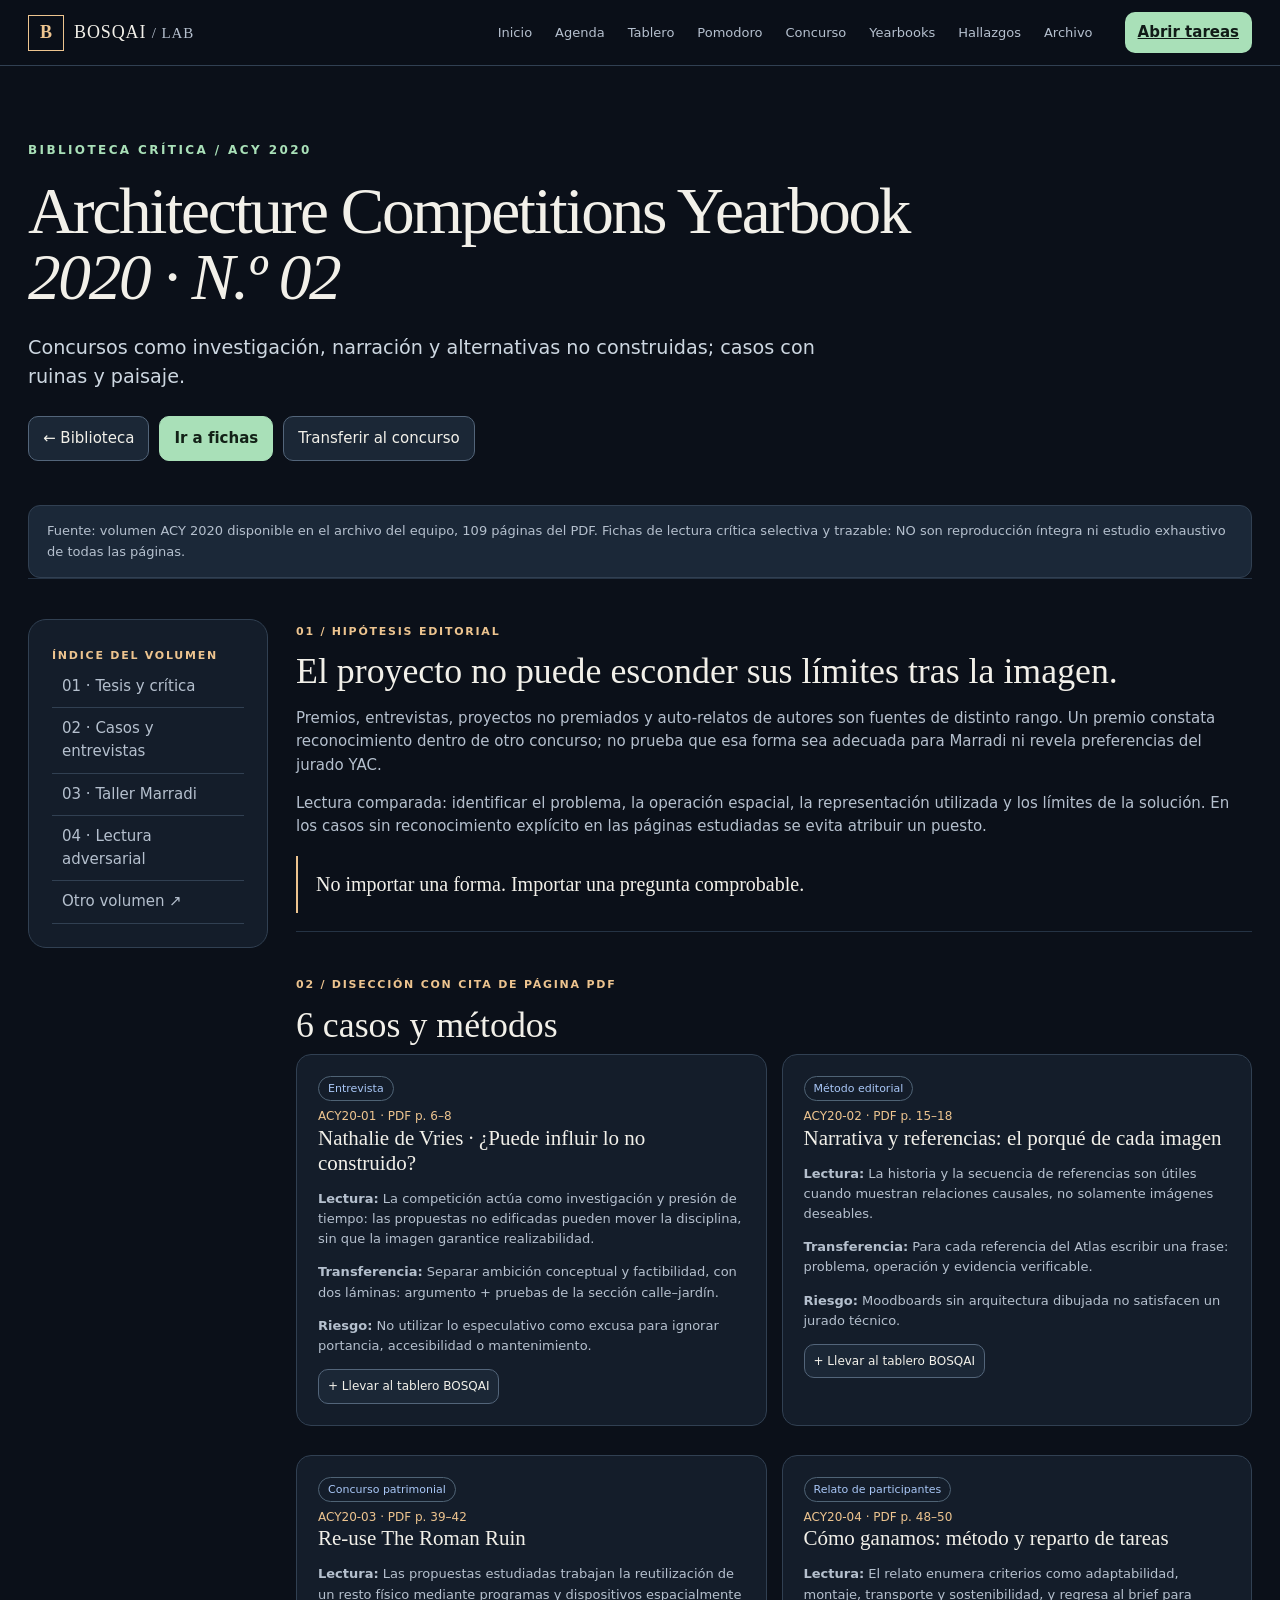
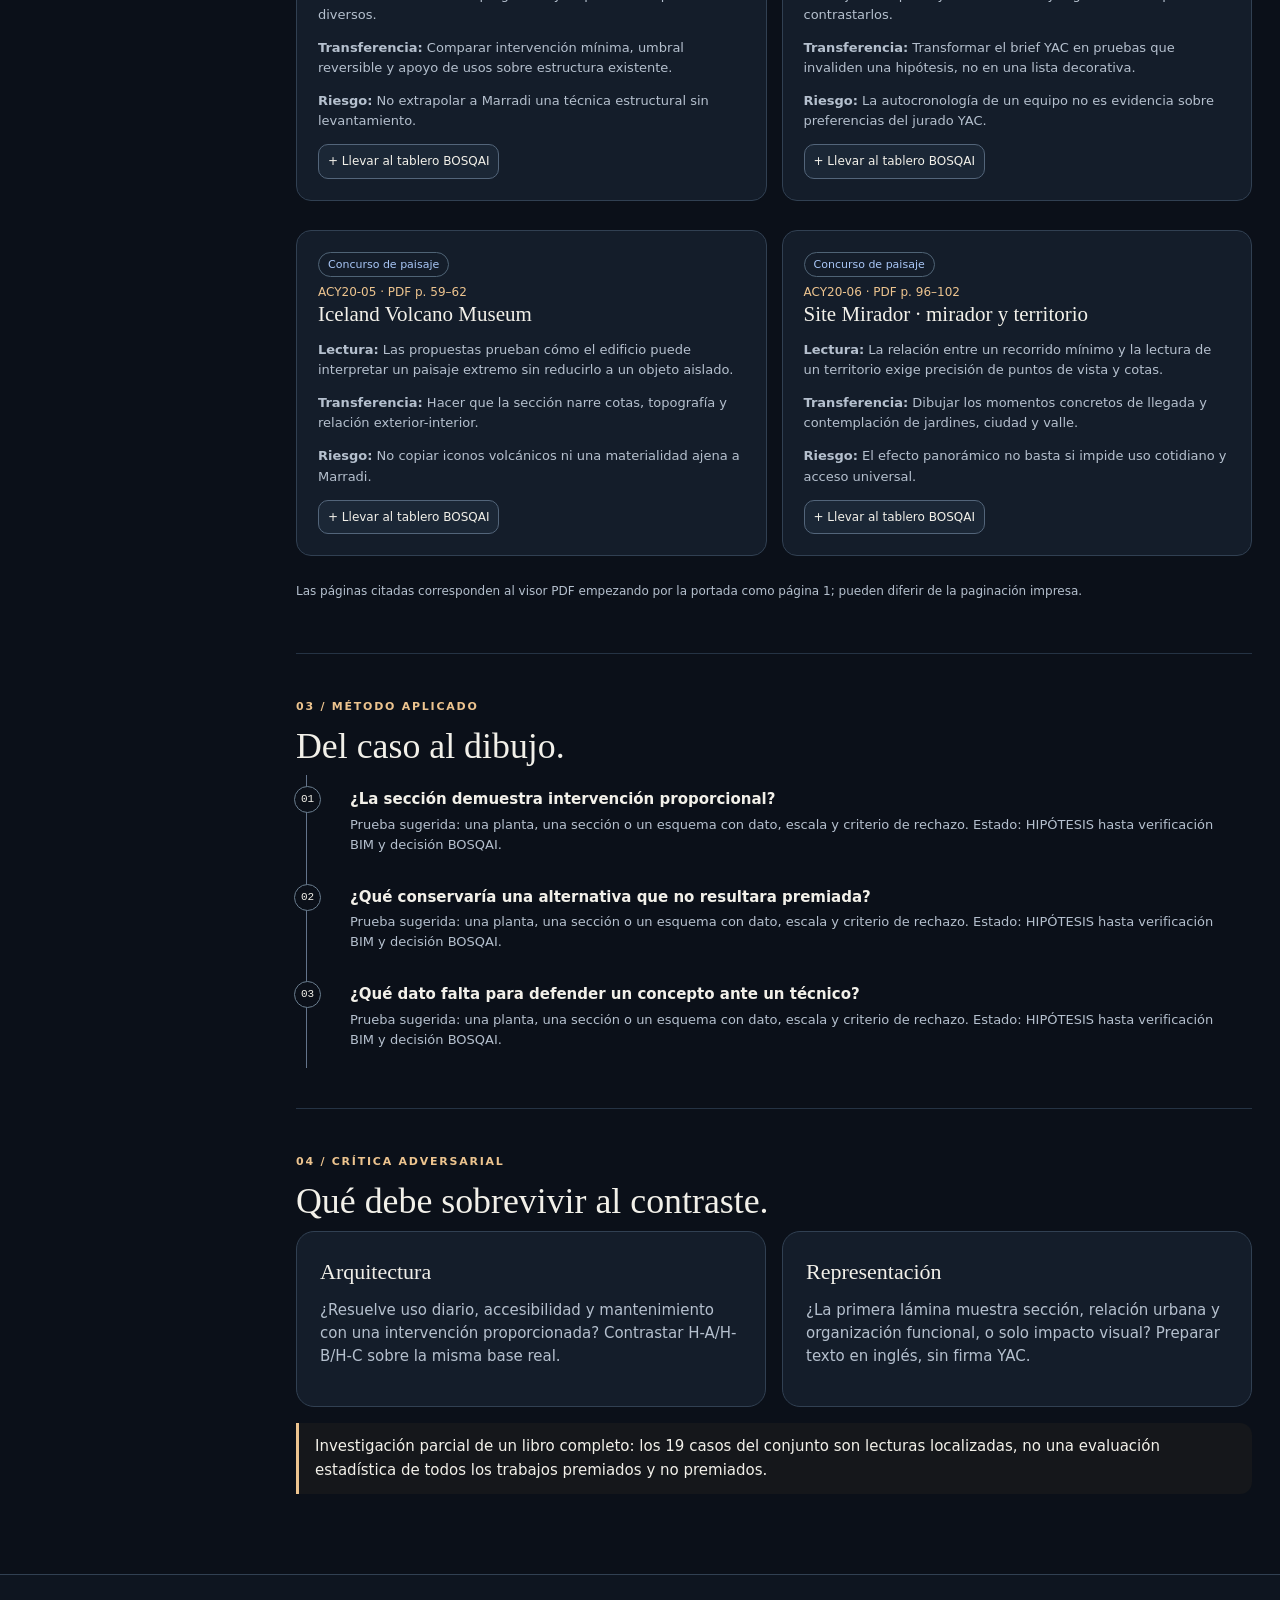
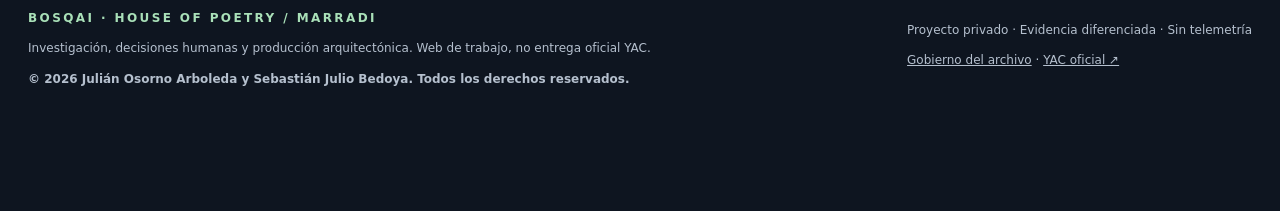
==== biblioteca/acy-2020.html @ 7f54e5ac "Add responsive ACY 2020 study page entrypoint" ====
<!doctype html>
<html lang="es">
<head>
<meta charset="utf-8">
<meta name="viewport" content="width=device-width, initial-scale=1, viewport-fit=cover">
<meta name="theme-color" content="#0b1019">
<meta name="description" content="BOSQAI Arch-Core: sistema de trabajo arquitectónico House of Poetry, agenda, Pomodoro, investigación y biblioteca crítica ACY.">
<meta name="color-scheme" content="dark">
<title>Yearbook 2020 · BOSQAI Arch-Core</title>
<link rel="icon" type="image/svg+xml" href="../assets/favicon.svg">
<link rel="manifest" href="../manifest.webmanifest">
<link rel="stylesheet" href="../style.css">
</head>
<body data-book="2020" data-base="../">
<a class="sr" href="#root">Ir al contenido</a>
<header class="topbar"></header>
<main id="root"><div class="container"><p>Cargando el estudio BOSQAI… Si este texto permanece, revisa JavaScript.</p></div></main>
<footer class="foot"></footer>
<nav class="mobile-bottom" aria-label="Navegación móvil"></nav>
<div id="toast" role="status" aria-live="polite" class="toast hide"></div>
<script src="../data.js" defer></script>
<script src="../app.js" defer></script>
</body>
</html>
---- style.css ----
:root{--bg:#0b1019;--surface:#141d2a;--panel:#1b2736;--line:#314052;--text:#f2f0e9;--muted:#b5c0ce;--accent:#a9e0b8;--gold:#edc48f;--red:#efb5aa;--blue:#a9c7f7;--radius:18px;--max:1380px}
*{box-sizing:border-box}html{scroll-behavior:smooth}body{margin:0;background:var(--bg);color:var(--text);font:15px/1.55 -apple-system,BlinkMacSystemFont,"Segoe UI",system-ui,sans-serif}a{color:inherit}a:hover{color:var(--accent)}button,input,select,textarea{font:inherit}button{cursor:pointer}button:focus-visible,input:focus-visible,select:focus-visible,textarea:focus-visible,a:focus-visible{outline:3px solid var(--gold);outline-offset:3px}button:disabled{opacity:.4;cursor:not-allowed}
.container{max-width:var(--max);margin:auto;padding:0 28px}.topbar{position:sticky;top:0;z-index:20;background:#0b1019ed;border-bottom:1px solid var(--line);backdrop-filter:blur(16px)}.top-inner{max-width:var(--max);margin:auto;padding:12px 28px;display:flex;align-items:center;gap:22px}.brand{display:flex;align-items:center;gap:10px;text-decoration:none;min-width:max-content}.monogram{border:1px solid var(--gold);width:36px;height:36px;display:grid;place-items:center;color:var(--gold);font:bold 18px Georgia,serif}.brand span:last-child{font-family:Georgia,serif;font-size:18px;letter-spacing:.05em}.topnav{display:flex;flex-wrap:wrap;gap:3px;margin-left:auto}.topnav a{padding:8px 10px;color:var(--muted);text-decoration:none;border-radius:10px;font-size:13px}.topnav a.active,.topnav a:hover{background:var(--panel);color:var(--text)}.top-cta{background:var(--accent);color:#111b17;border:0;padding:9px 13px;border-radius:10px;font-weight:700}.mobile-toggle{display:none;background:var(--panel);color:var(--text);border:1px solid var(--line);border-radius:10px;padding:9px 12px}
.hero{padding:72px 0 44px;display:grid;grid-template-columns:1.4fr .8fr;gap:34px;align-items:end}.eyebrow{font-size:12px;letter-spacing:.2em;text-transform:uppercase;color:var(--accent);font-weight:750}.hero h1{font:normal clamp(38px,5.1vw,78px)/1.02 Georgia,"Times New Roman",serif;letter-spacing:-.035em;margin:16px 0 22px}.lead{font-size:clamp(16px,1.5vw,20px);color:#cdd7e1;max-width:790px}.sublead{color:var(--muted)}.hero-aside{background:linear-gradient(155deg,#182a32,#172334 60%,#101720);border:1px solid var(--line);border-radius:var(--radius);padding:30px;position:relative;overflow:hidden}.hero-aside:before{content:"";position:absolute;right:-80px;top:-100px;width:230px;height:230px;border:1px solid var(--accent);border-radius:50%;opacity:.32}.big-count{font:normal 72px/1 Georgia,serif;color:var(--accent);margin:12px 0}.tiny{font-size:12px;color:var(--muted)}.actions{display:flex;flex-wrap:wrap;gap:10px;margin-top:24px}.btn{background:var(--panel);border:1px solid #53657a;color:var(--text);padding:10px 14px;border-radius:10px;text-decoration:none;display:inline-flex;align-items:center;justify-content:center;gap:8px;min-height:43px}.btn.primary{background:var(--accent);border-color:var(--accent);color:#132117;font-weight:750}.btn.light{background:#2e3d4d}.btn:hover{filter:brightness(1.1)}.btn.small{font-size:12px;padding:7px 9px;min-height:34px}.link{color:var(--accent);text-decoration:underline;text-underline-offset:3px}.section{padding:40px 0;border-top:1px solid #253344;scroll-margin-top:85px}.section-head{display:flex;align-items:end;justify-content:space-between;gap:20px;margin:0 0 22px}.section h2{font:normal clamp(26px,2.8vw,39px)/1.18 Georgia,serif;margin:8px 0}.section h3{font-size:18px;font-weight:650;margin:0 0 10px}.section p{color:var(--muted)}.caps{font-size:11px;font-weight:700;letter-spacing:.16em;text-transform:uppercase;color:var(--gold)}.grid{display:grid;gap:16px}.two{grid-template-columns:repeat(2,minmax(0,1fr))}.three{grid-template-columns:repeat(3,minmax(0,1fr))}.four{grid-template-columns:repeat(4,minmax(0,1fr))}.card{background:var(--surface);border:1px solid var(--line);border-radius:var(--radius);padding:23px;min-width:0}.card.flat{background:transparent}.card h3{font-family:Georgia,serif;font-size:22px;font-weight:400}.card p{margin:8px 0 15px}.card .tag{margin-right:7px}.tag{display:inline-block;padding:3px 9px;border:1px solid #4f6375;border-radius:99px;font-size:11px;color:var(--blue);margin:0 4px 6px 0}.tag.ok{color:var(--accent);border-color:#47745c}.tag.warn{color:var(--gold);border-color:#8c7250}.tag.no{color:var(--red);border-color:#814f4a}.data{font:normal 38px Georgia,serif;margin:6px 0;color:var(--accent)}.meta{font-size:12px;color:var(--muted)}.muted{color:var(--muted)}.divider{height:1px;background:var(--line);margin:20px 0}.ribbon{background:#1b2838;border:1px solid var(--line);padding:15px 18px;border-radius:12px;color:var(--muted);font-size:13px}.notice{border-left:3px solid var(--gold);padding:12px 16px;background:#382d2238;color:var(--text);border-radius:0 12px 12px 0}.task-entry{display:grid;grid-template-columns:1fr 165px 150px auto;gap:8px}.field,select,textarea{background:#0e1722;color:var(--text);border:1px solid #526176;border-radius:10px;padding:10px 12px;min-width:0;width:100%}.field::placeholder,textarea::placeholder{color:#8190a1}label{display:block;color:var(--muted);font-size:12px;margin-bottom:5px}.toolbar{display:flex;flex-wrap:wrap;align-items:center;gap:9px;margin:14px 0}.board{display:grid;grid-template-columns:repeat(3,minmax(0,1fr));gap:14px}.board-col{border:1px solid var(--line);border-radius:var(--radius);padding:12px;background:#111a26;min-height:180px}.board-title{margin:6px 8px 12px;display:flex;justify-content:space-between;font-size:14px;font-weight:700}.task{padding:12px 13px;background:var(--panel);border:1px solid var(--line);border-radius:10px;margin-bottom:10px;word-break:break-word}.task strong{font-size:13px;display:block}.task small{color:var(--muted)}.task-controls{display:flex;gap:6px;flex-wrap:wrap;margin-top:10px}.task-controls button{background:transparent;color:var(--muted);border:1px solid #526176;border-radius:7px;padding:4px 8px;font-size:11px}.progress-line{height:6px;background:#344357;border-radius:8px;overflow:hidden;margin:12px 0}.progress-line span{display:block;height:100%;background:var(--accent);transition:width .3s}.steps{counter-reset:steps}.step{position:relative;padding:13px 16px 15px 43px;border-left:1px solid #64748b;margin-left:10px}.step:before{counter-increment:steps;content:counter(steps,decimal-leading-zero);position:absolute;left:-13px;top:11px;background:var(--bg);border:1px solid #6b7e8f;border-radius:50%;font:11px/25px monospace;text-align:center;width:25px;height:25px}.step strong{display:block}.step p{margin:3px 0;font-size:13px}.timer{display:grid;grid-template-columns:1.05fr 1fr;gap:30px;align-items:center}.timer-dial{position:relative;width:min(100%,300px);aspect-ratio:1;border-radius:50%;margin:auto;display:grid;place-items:center;background:conic-gradient(var(--accent) 0deg,var(--accent) var(--angle,0deg),#2b3a4b var(--angle,0deg),#2b3a4b 360deg)}.timer-dial:before{content:"";position:absolute;inset:12px;border-radius:50%;background:#111a26}.timer-face{position:relative;text-align:center}.clock{font:normal clamp(46px,6vw,75px)/1 Georgia,serif;font-variant-numeric:tabular-nums;letter-spacing:-.04em}.timer-state{letter-spacing:.16em;text-transform:uppercase;font-size:11px;color:var(--gold);margin-bottom:8px}.timer-presets{display:flex;gap:8px;flex-wrap:wrap}.timer-presets button{border:1px solid #5a687c;color:var(--text);background:transparent;border-radius:99px;padding:8px 12px}.timer-presets button[aria-pressed="true"]{background:var(--accent);color:#142419}.pulse{animation:pulse 2s ease infinite}@keyframes pulse{50%{box-shadow:0 0 0 9px #a9e0b818}}.chapter{display:block;border-top:1px solid var(--line);padding:16px 0}.chapter h4{font-family:Georgia,serif;font-weight:normal;font-size:22px;margin:6px 0}.chapter p{margin:5px 0}.case-grid{display:grid;grid-template-columns:repeat(2,minmax(0,1fr));gap:15px}.case{background:var(--surface);border:1px solid var(--line);border-radius:15px;padding:21px}.case h3{font:normal 21px/1.2 Georgia,serif}.case p{font-size:13px}.case .page{color:var(--gold);font-size:12px}.case ul{color:var(--muted);font-size:13px;padding-left:17px}.case li{margin:5px 0}.search-results{display:grid;gap:9px}.result{padding:14px;border:1px solid var(--line);border-radius:12px;background:var(--surface)}.result strong{display:block}.result p{font-size:12px;margin:6px 0}.result a{font-size:12px;color:var(--accent)}.empty{padding:28px;color:var(--muted);border:1px dashed #69798b;border-radius:12px;text-align:center}.layout-book{display:grid;grid-template-columns:240px minmax(0,1fr);gap:28px}.book-aside{position:sticky;top:95px;align-self:start}.book-aside a{display:block;padding:9px 10px;text-decoration:none;border-bottom:1px solid var(--line);color:var(--muted)}.book-aside a:hover{color:var(--accent)}.quote{border-left:2px solid var(--gold);padding:13px 18px;margin:18px 0;color:var(--text);font-family:Georgia,serif;font-size:20px}.book-title{font:normal clamp(40px,5vw,70px)/1.08 Georgia,serif;margin:10px 0 18px}.book-detail .case{margin-bottom:14px}.foot{border-top:1px solid var(--line);background:#0e1520;padding:34px 0 110px}.foot-inner{display:grid;grid-template-columns:1fr auto;gap:20px}.foot p{font-size:12px;color:var(--muted)}.mobile-bottom{display:none}.sr{position:absolute;left:-10000px;width:1px;height:1px;overflow:hidden}.toast{position:fixed;bottom:25px;right:25px;background:var(--accent);color:#102117;padding:12px 18px;border-radius:12px;z-index:80;max-width:min(360px,92vw);box-shadow:0 10px 40px #0007}.hide{display:none!important}.kbd{font-family:monospace;padding:2px 5px;border:1px solid var(--line);border-radius:5px}details{border-bottom:1px solid var(--line);padding:9px 0}summary{cursor:pointer;color:var(--text)}.checkrow{display:flex;align-items:flex-start;gap:9px;padding:7px 0;color:var(--muted);font-size:13px}.checkrow input{margin-top:4px} .pillbar{display:flex;gap:8px;flex-wrap:wrap}
@media(max-width:1120px){.topnav a{padding:7px 6px;font-size:12px}.hero{gap:20px}.four{grid-template-columns:repeat(2,minmax(0,1fr))}.task-entry{grid-template-columns:1fr 1fr}.task-entry button{grid-column:span 2}}
@media(max-width:800px){.top-inner{padding:11px 17px}.mobile-toggle{display:block;margin-left:auto}.topnav{display:none;position:absolute;top:58px;left:12px;right:12px;padding:12px;max-height:75vh;overflow:auto;flex-direction:column;background:#152132;border:1px solid var(--line);border-radius:14px;box-shadow:0 18px 55px #0008}.topnav.open{display:flex}.topnav a{padding:12px;font-size:14px}.top-cta{display:none}.container{padding:0 17px}.hero{grid-template-columns:1fr;padding:48px 0 28px}.hero-aside{padding:23px}.three,.two,.four{grid-template-columns:1fr 1fr}.board{grid-template-columns:1fr}.timer{grid-template-columns:1fr}.timer-dial{width:244px}.layout-book{grid-template-columns:1fr}.book-aside{position:static;display:flex;flex-wrap:wrap;gap:4px}.book-aside a{border:1px solid var(--line);padding:8px;border-radius:8px;font-size:12px}.case-grid{grid-template-columns:1fr}.section{padding:31px 0}.foot-inner{grid-template-columns:1fr}.mobile-bottom{display:flex;position:fixed;bottom:0;left:0;right:0;z-index:25;background:#0b1019f2;border-top:1px solid var(--line);padding:7px max(8px,env(safe-area-inset-right)) calc(8px + env(safe-area-inset-bottom)) max(8px,env(safe-area-inset-left));justify-content:space-around;backdrop-filter:blur(13px)}.mobile-bottom a{display:grid;justify-items:center;color:#aebdcb;text-decoration:none;font-size:11px;gap:1px;padding:4px 6px;min-width:51px}.mobile-bottom span{font-size:18px}.foot{padding-bottom:115px}}
@media(max-width:480px){body{font-size:14px}.hero h1{font-size:46px}.lead{font-size:16px}.three,.two,.four{grid-template-columns:1fr}.task-entry{grid-template-columns:1fr}.task-entry button{grid-column:span 1}.section-head{display:block}.card{padding:18px}.book-title{font-size:44px}.timer-dial{width:235px}.actions .btn{flex:1 1 45%}.hero-aside .big-count{font-size:58px}}
@media(prefers-reduced-motion:reduce){html{scroll-behavior:auto}*,*:before,*:after{animation:none!important;transition:none!important}}
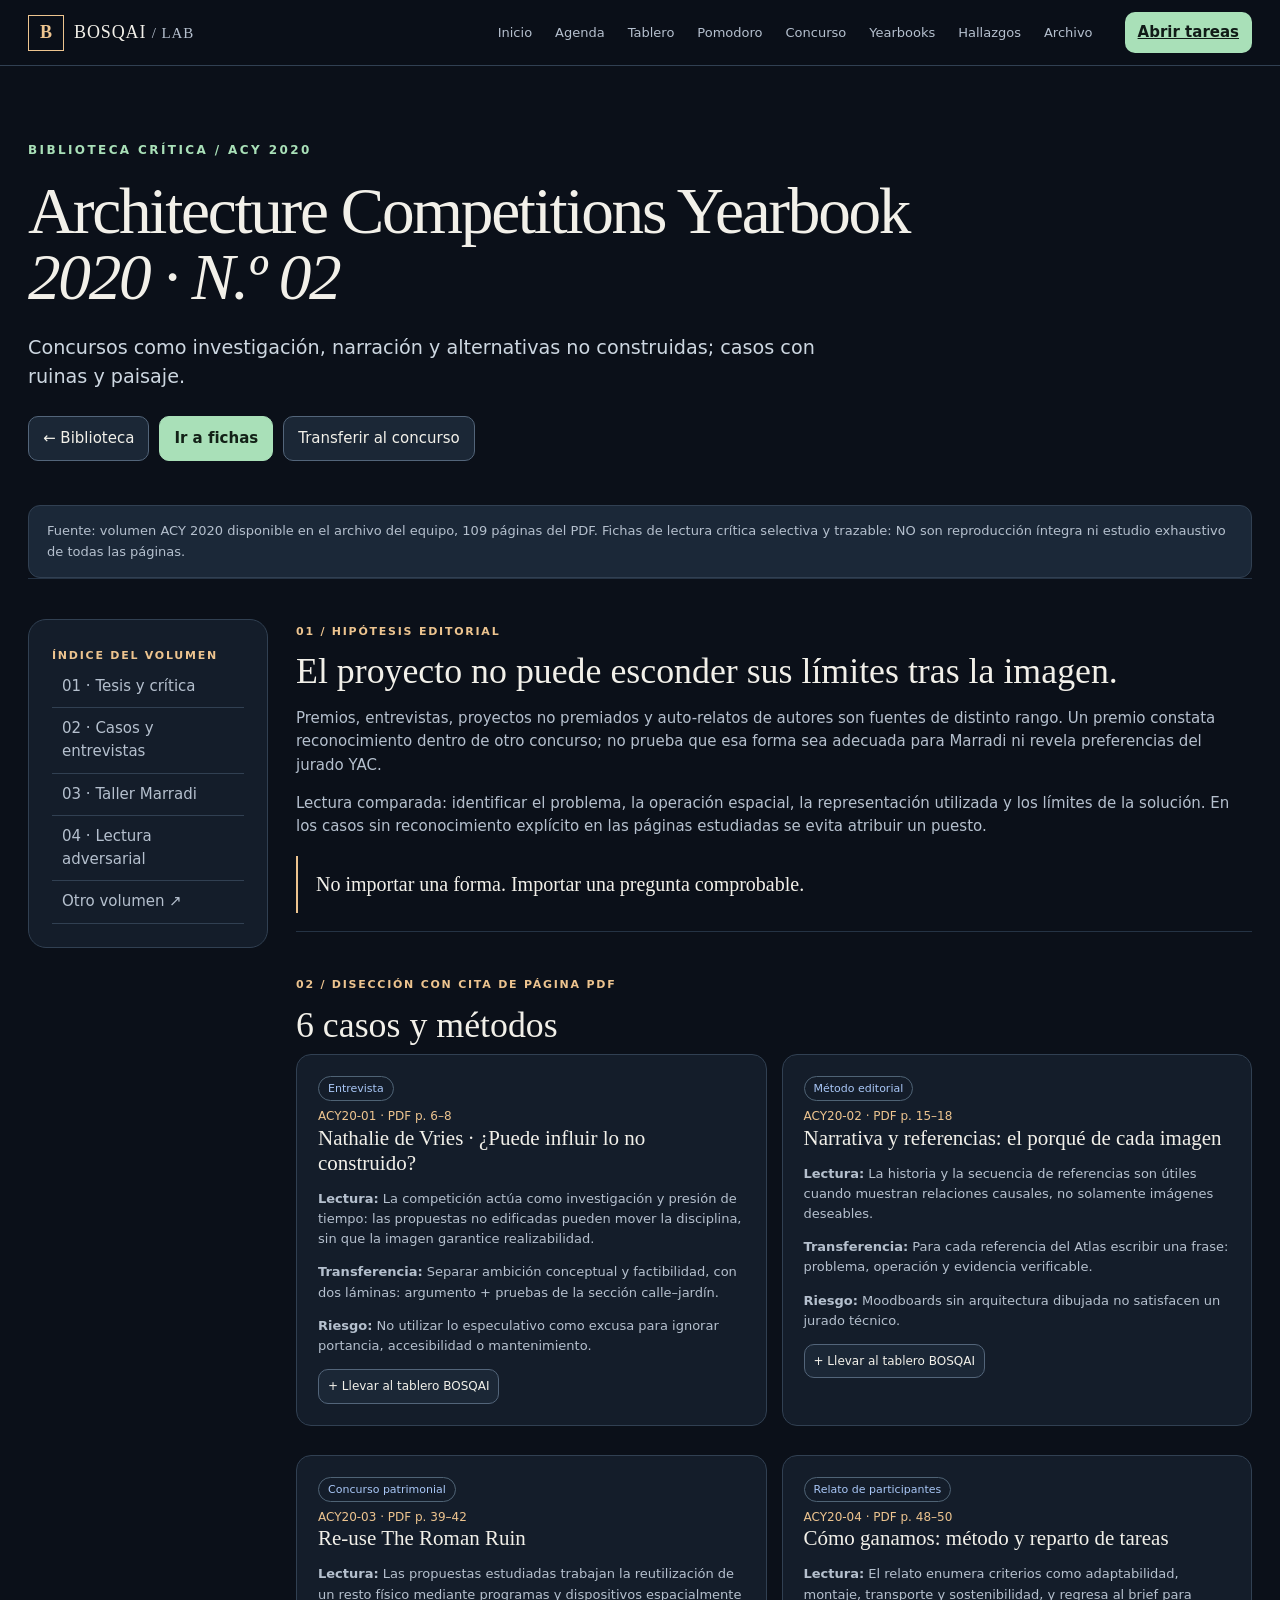
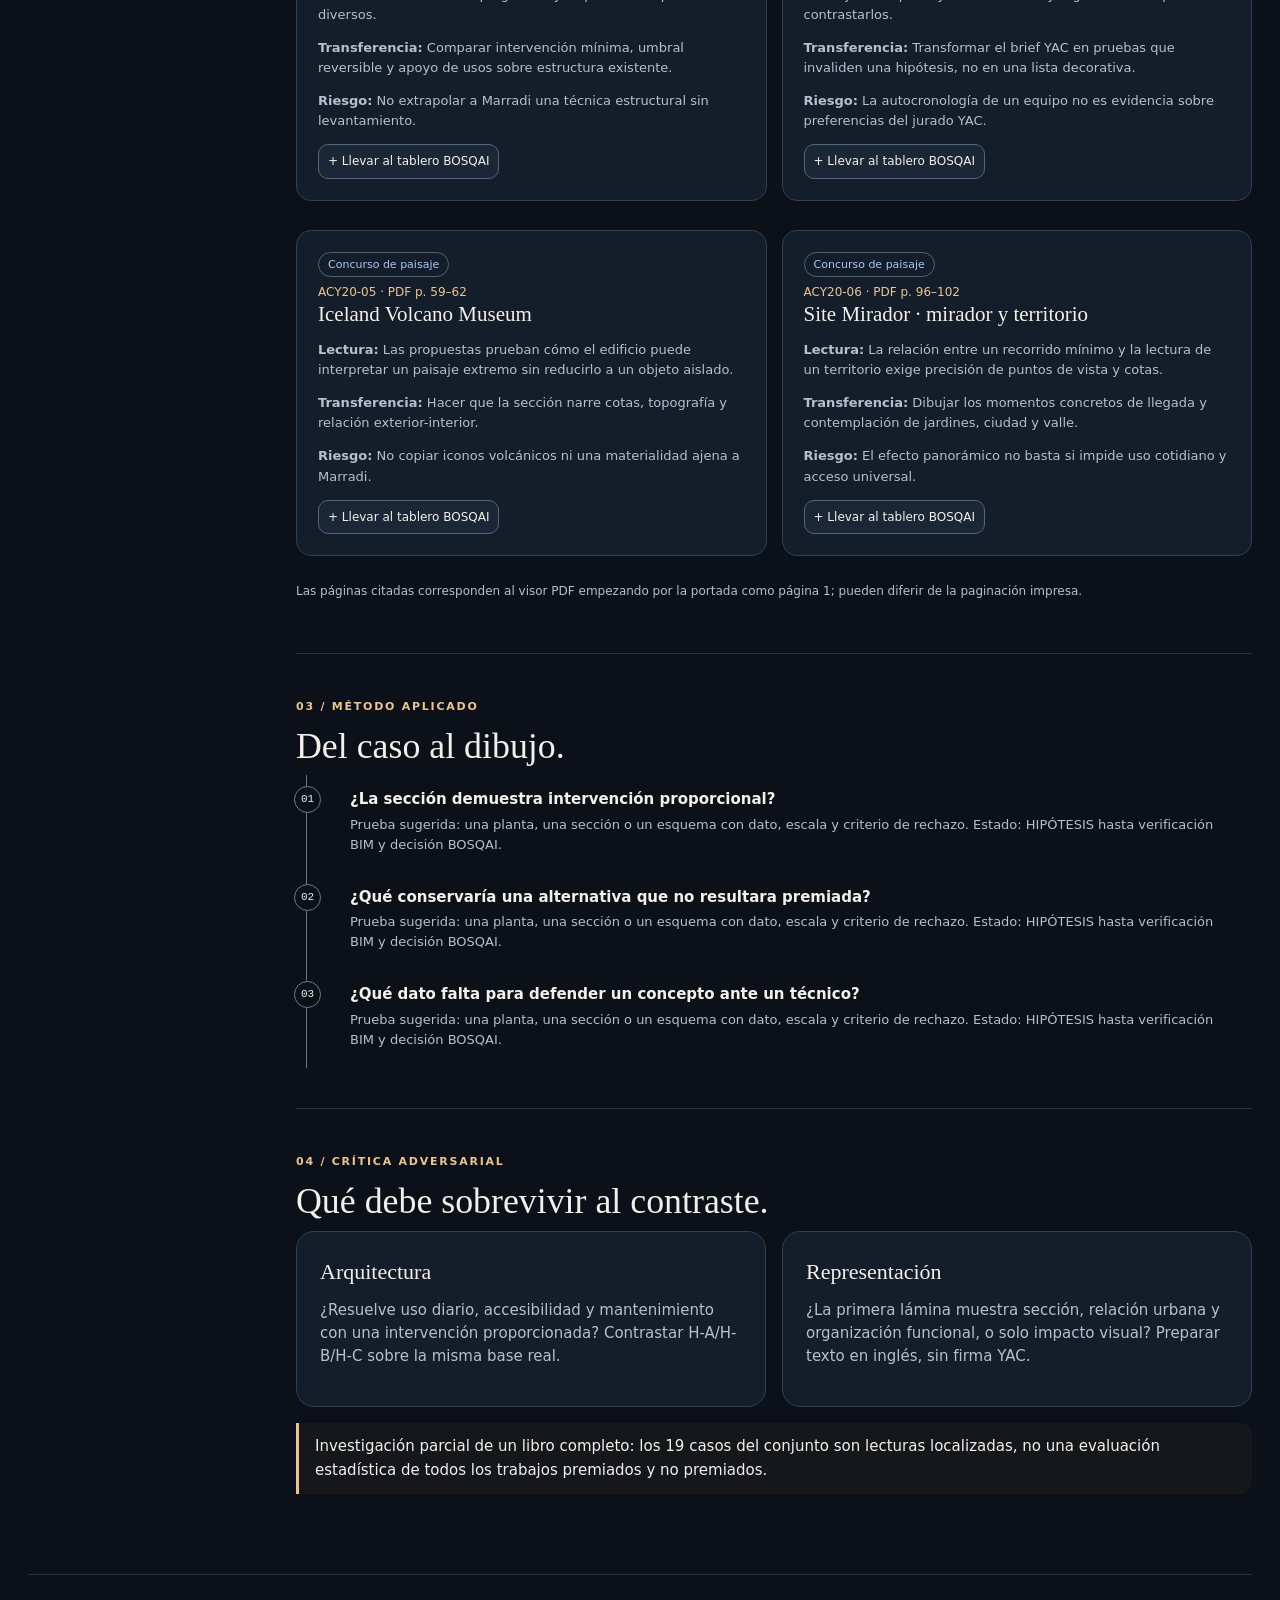
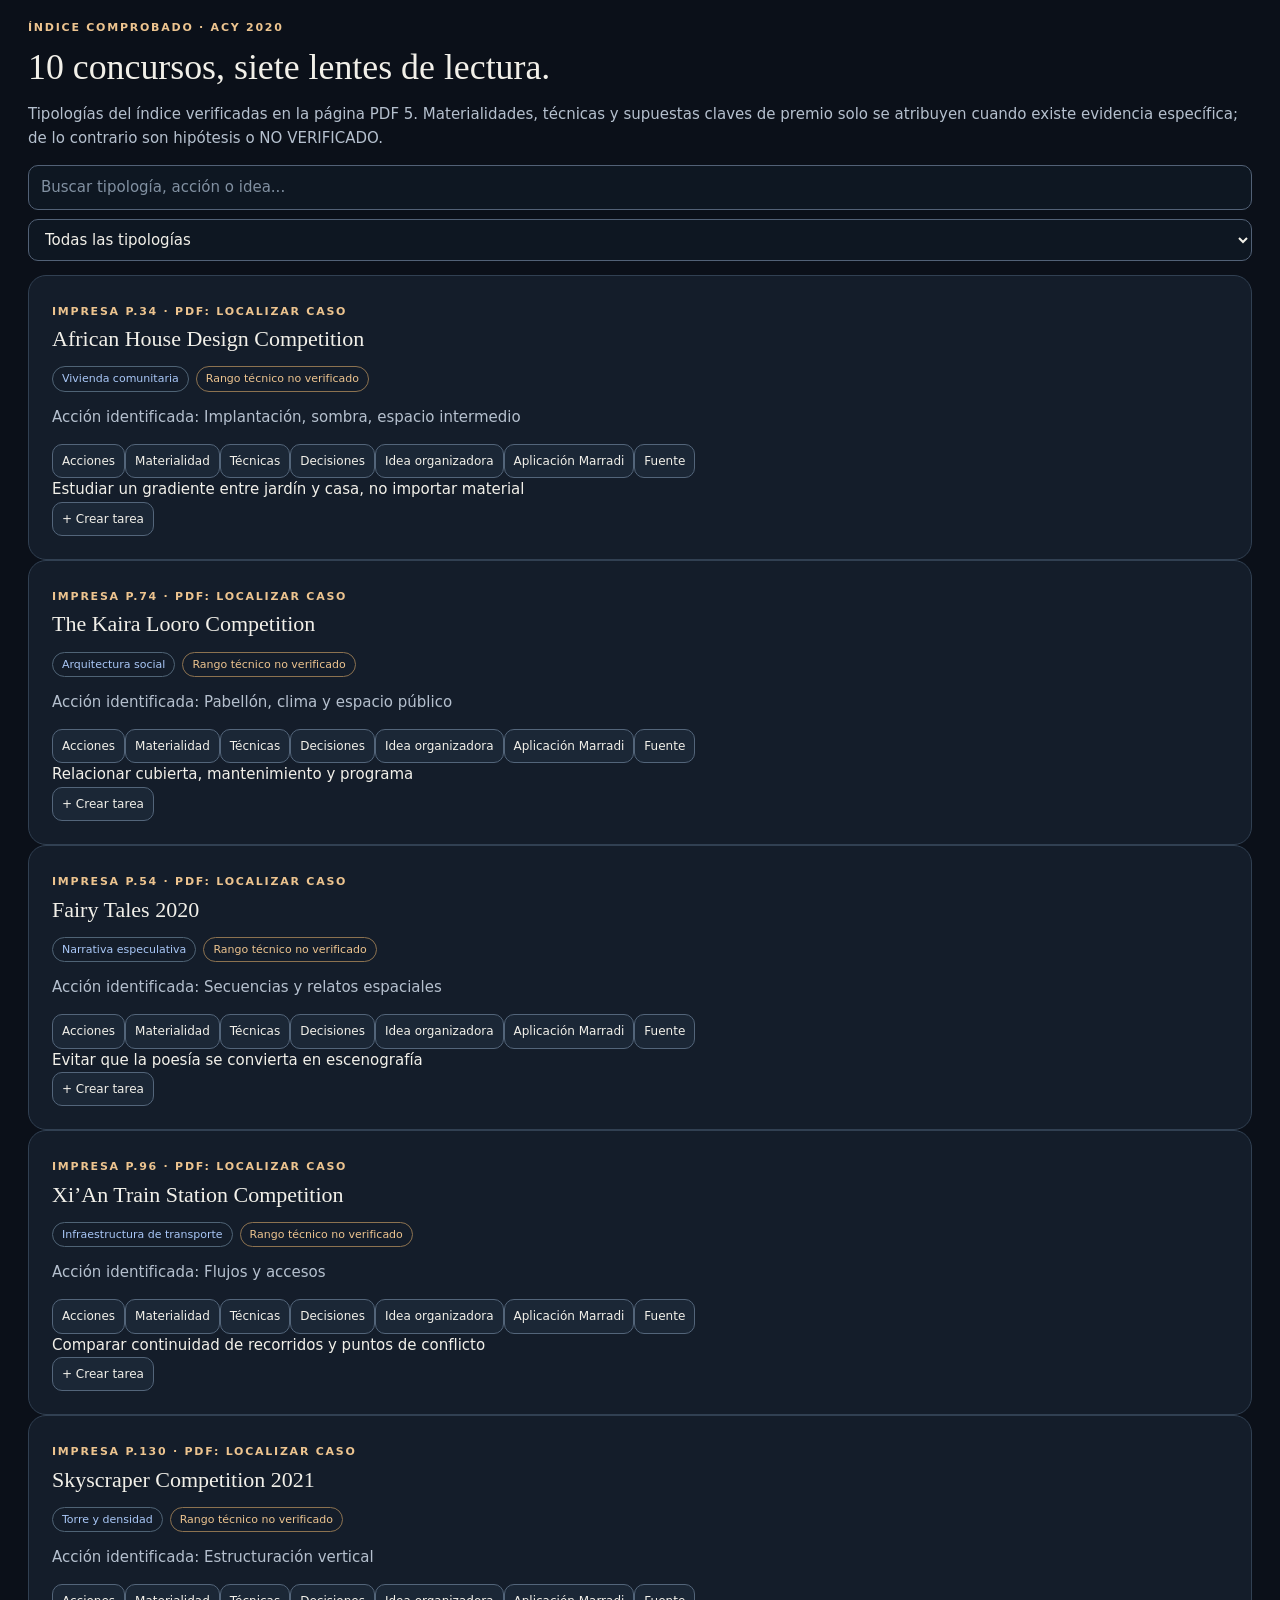
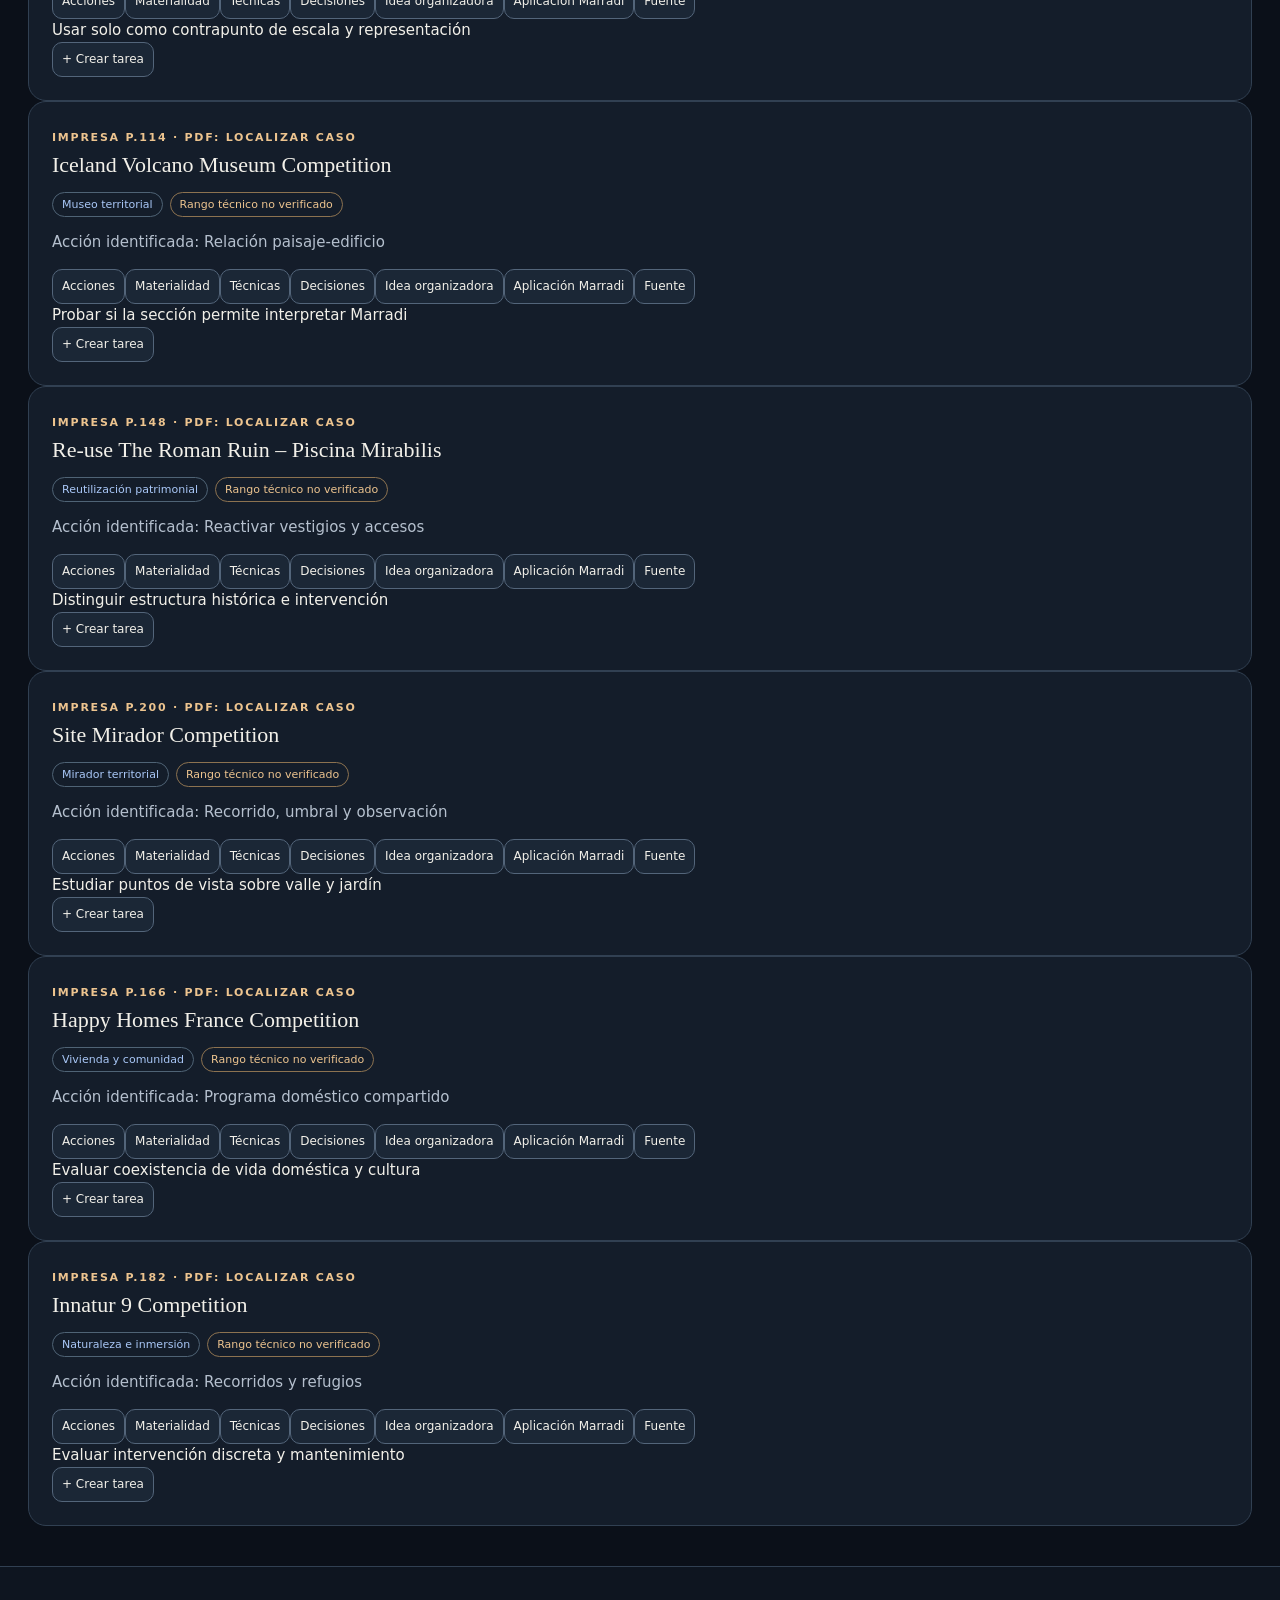
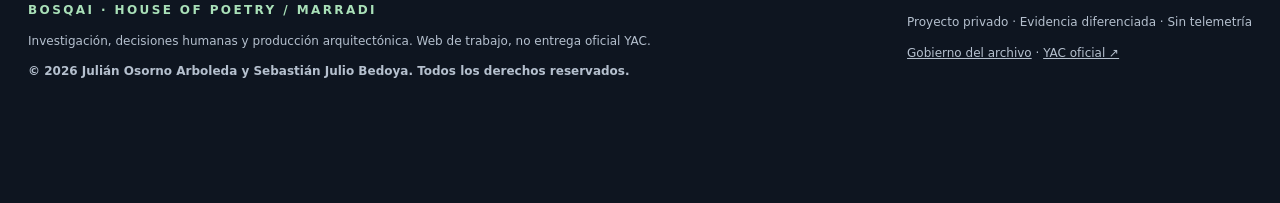
==== commit 1691da7c: "Enable the expanded source library and PDF atlas on biblioteca/acy-2020.html" ====
--- a/biblioteca/acy-2020.html
+++ b/biblioteca/acy-2020.html
@@ -10,6 +10,7 @@
 <link rel="icon" type="image/svg+xml" href="../assets/favicon.svg">
 <link rel="manifest" href="../manifest.webmanifest">
 <link rel="stylesheet" href="../style.css">
+<link rel="stylesheet" href="../research.css">
 </head>
 <body data-book="2020" data-base="../">
 <a class="sr" href="#root">Ir al contenido</a>
@@ -19,6 +20,9 @@
 <nav class="mobile-bottom" aria-label="Navegación móvil"></nav>
 <div id="toast" role="status" aria-live="polite" class="toast hide"></div>
 <script src="../data.js" defer></script>
+<script src="../deep.js" defer></script>
+<script src="../visual-data.js" defer></script>
 <script src="../app.js" defer></script>
+<script src="../research.js" defer></script>
 </body>
 </html>
--- a/style.css
+++ b/style.css
@@ -7,3 +7,5 @@
 @media(max-width:800px){.top-inner{padding:11px 17px}.mobile-toggle{display:block;margin-left:auto}.topnav{display:none;position:absolute;top:58px;left:12px;right:12px;padding:12px;max-height:75vh;overflow:auto;flex-direction:column;background:#152132;border:1px solid var(--line);border-radius:14px;box-shadow:0 18px 55px #0008}.topnav.open{display:flex}.topnav a{padding:12px;font-size:14px}.top-cta{display:none}.container{padding:0 17px}.hero{grid-template-columns:1fr;padding:48px 0 28px}.hero-aside{padding:23px}.three,.two,.four{grid-template-columns:1fr 1fr}.board{grid-template-columns:1fr}.timer{grid-template-columns:1fr}.timer-dial{width:244px}.layout-book{grid-template-columns:1fr}.book-aside{position:static;display:flex;flex-wrap:wrap;gap:4px}.book-aside a{border:1px solid var(--line);padding:8px;border-radius:8px;font-size:12px}.case-grid{grid-template-columns:1fr}.section{padding:31px 0}.foot-inner{grid-template-columns:1fr}.mobile-bottom{display:flex;position:fixed;bottom:0;left:0;right:0;z-index:25;background:#0b1019f2;border-top:1px solid var(--line);padding:7px max(8px,env(safe-area-inset-right)) calc(8px + env(safe-area-inset-bottom)) max(8px,env(safe-area-inset-left));justify-content:space-around;backdrop-filter:blur(13px)}.mobile-bottom a{display:grid;justify-items:center;color:#aebdcb;text-decoration:none;font-size:11px;gap:1px;padding:4px 6px;min-width:51px}.mobile-bottom span{font-size:18px}.foot{padding-bottom:115px}}
 @media(max-width:480px){body{font-size:14px}.hero h1{font-size:46px}.lead{font-size:16px}.three,.two,.four{grid-template-columns:1fr}.task-entry{grid-template-columns:1fr}.task-entry button{grid-column:span 1}.section-head{display:block}.card{padding:18px}.book-title{font-size:44px}.timer-dial{width:235px}.actions .btn{flex:1 1 45%}.hero-aside .big-count{font-size:58px}}
 @media(prefers-reduced-motion:reduce){html{scroll-behavior:auto}*,*:before,*:after{animation:none!important;transition:none!important}}
+
+.calendar-days{display:grid;grid-template-columns:repeat(7,minmax(0,1fr));gap:6px}.cal-day{min-width:0;min-height:64px;background:#101c2b;color:var(--text);border:1px solid var(--line);border-radius:9px;padding:6px 2px;display:flex;flex-direction:column;align-items:center;justify-content:center;line-height:1.4}.cal-day small{font-size:9px;color:var(--muted)}.cal-day.selected{border:2px solid var(--accent);background:#193b35}.cal-day.today{box-shadow:inset 0 0 0 1px var(--gold)}.loadrow{margin:12px 0}.loadrow .progress-line{margin:4px 0}.loadrow .meta{display:flex;justify-content:space-between}.loadrow .meta strong{color:var(--accent)}@media(max-width:480px){.calendar-days{gap:3px}.cal-day{min-height:52px;padding:5px 1px;font-size:11px}.cal-day small{font-size:8px}}
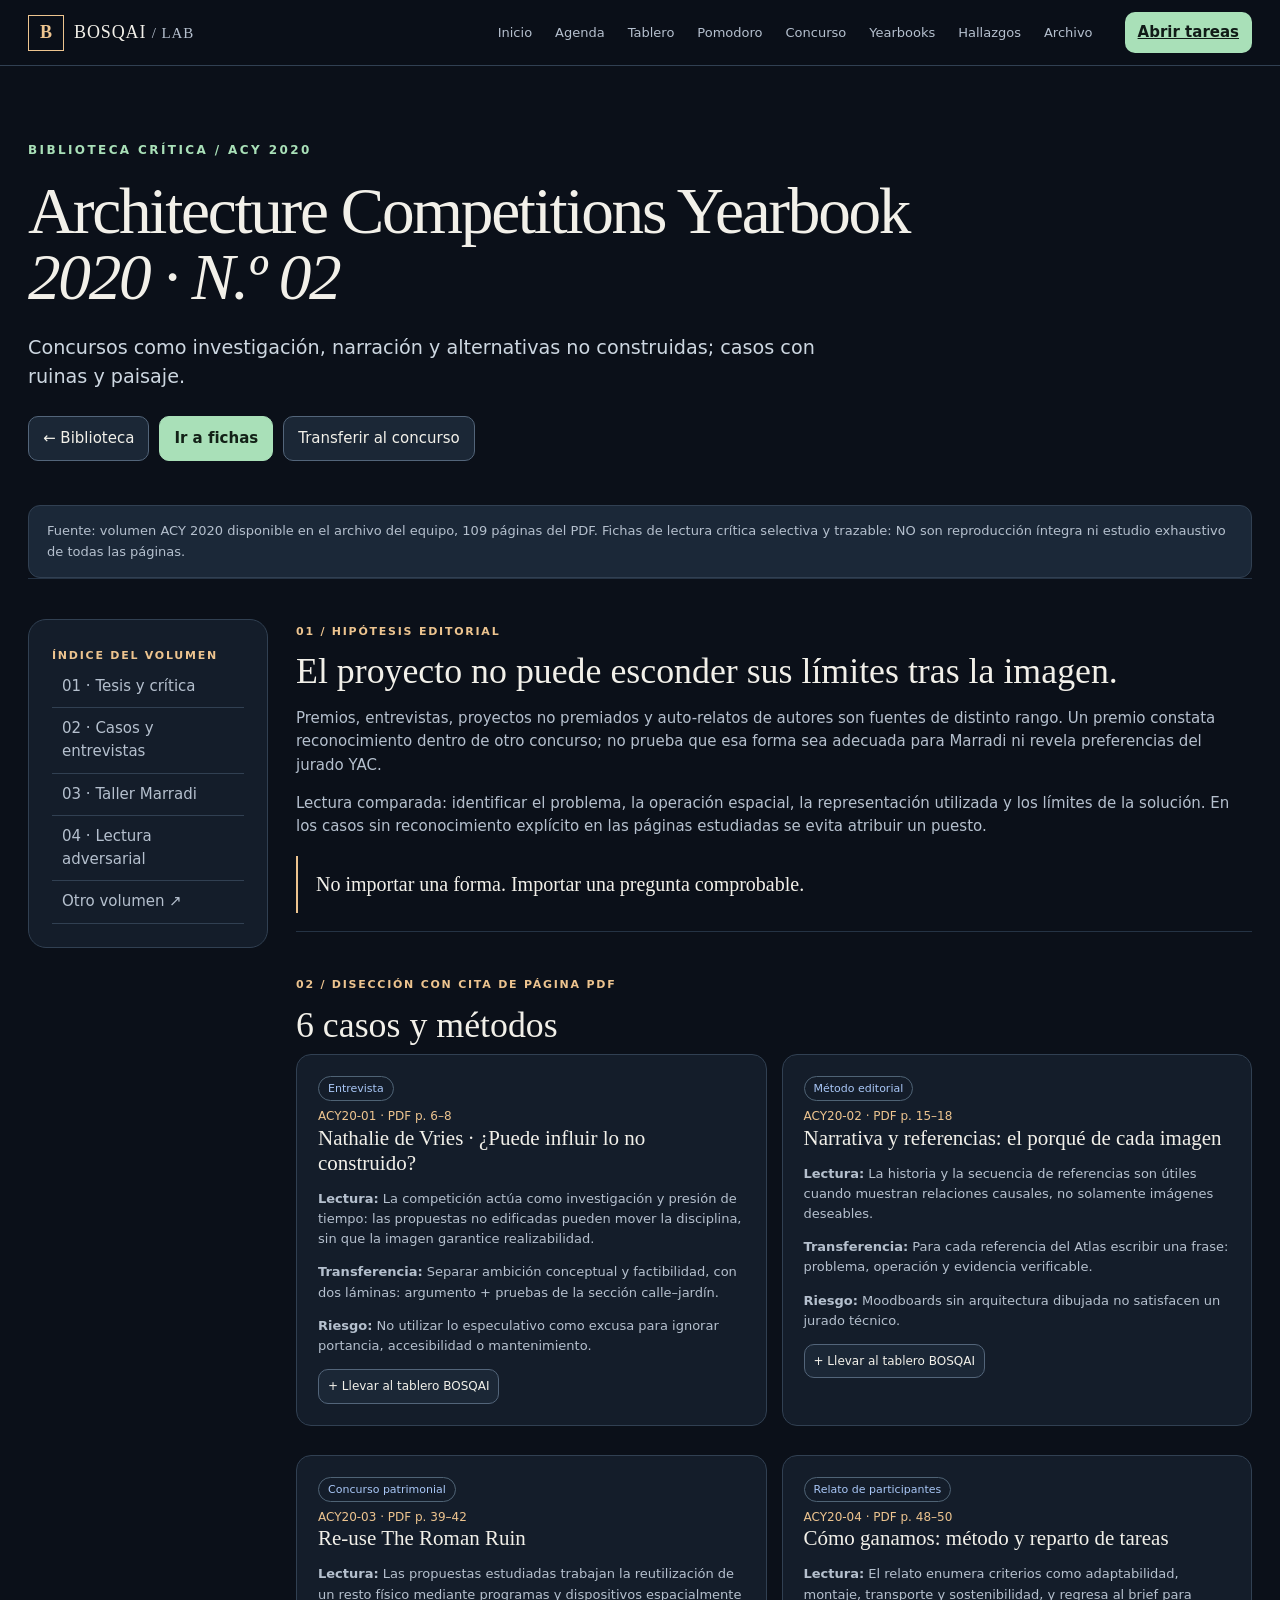
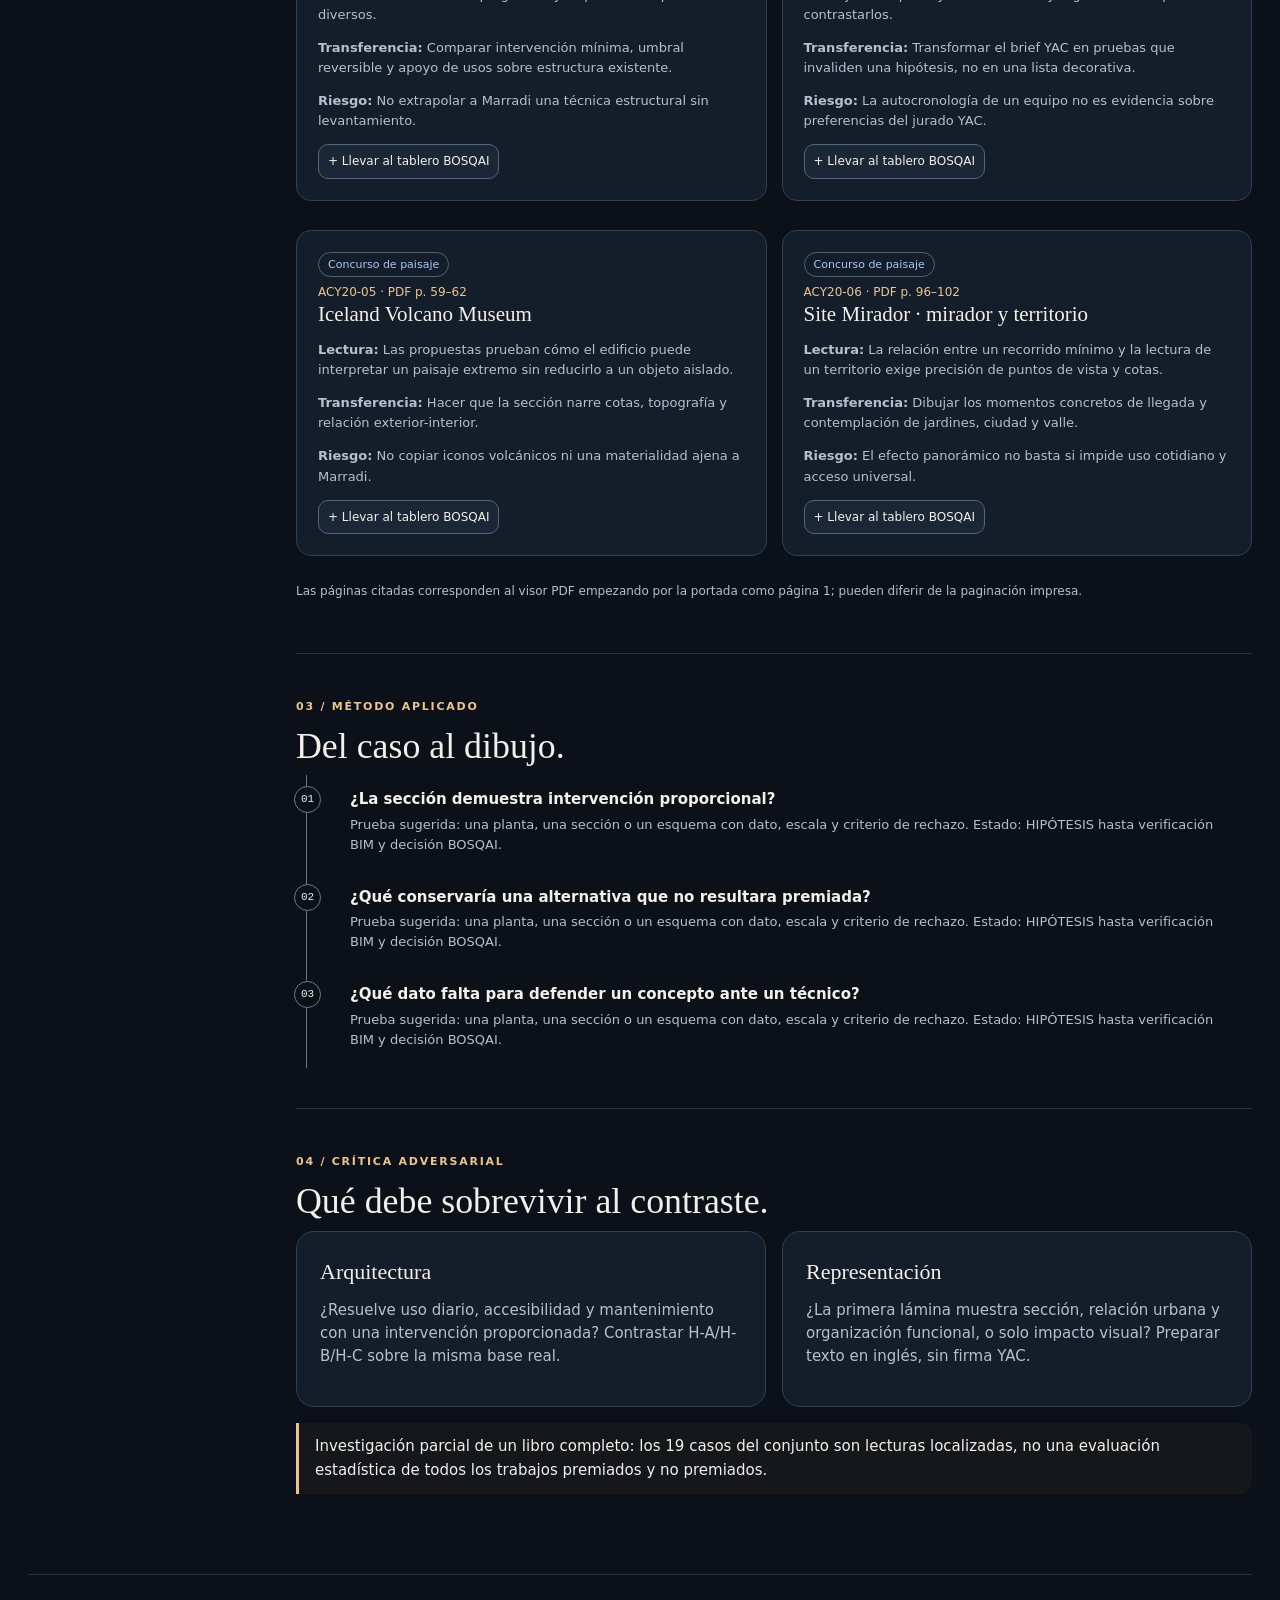
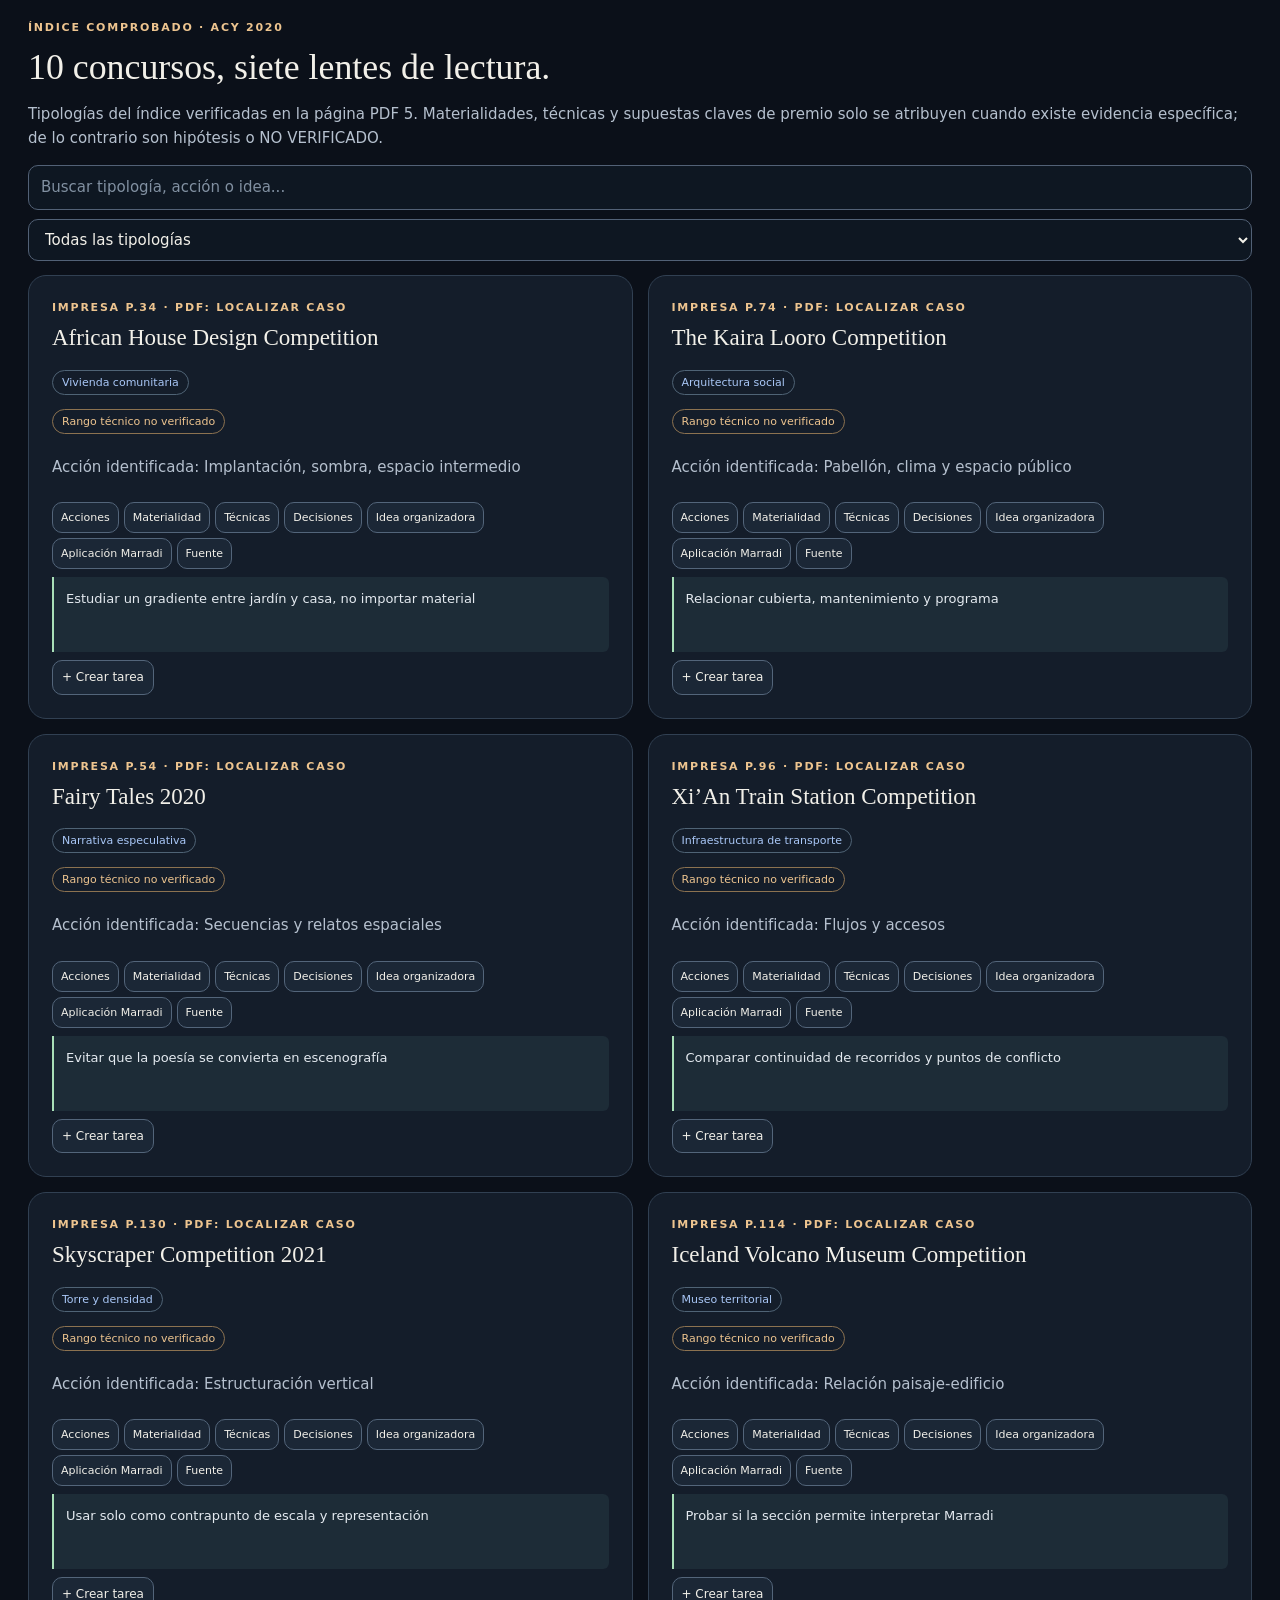
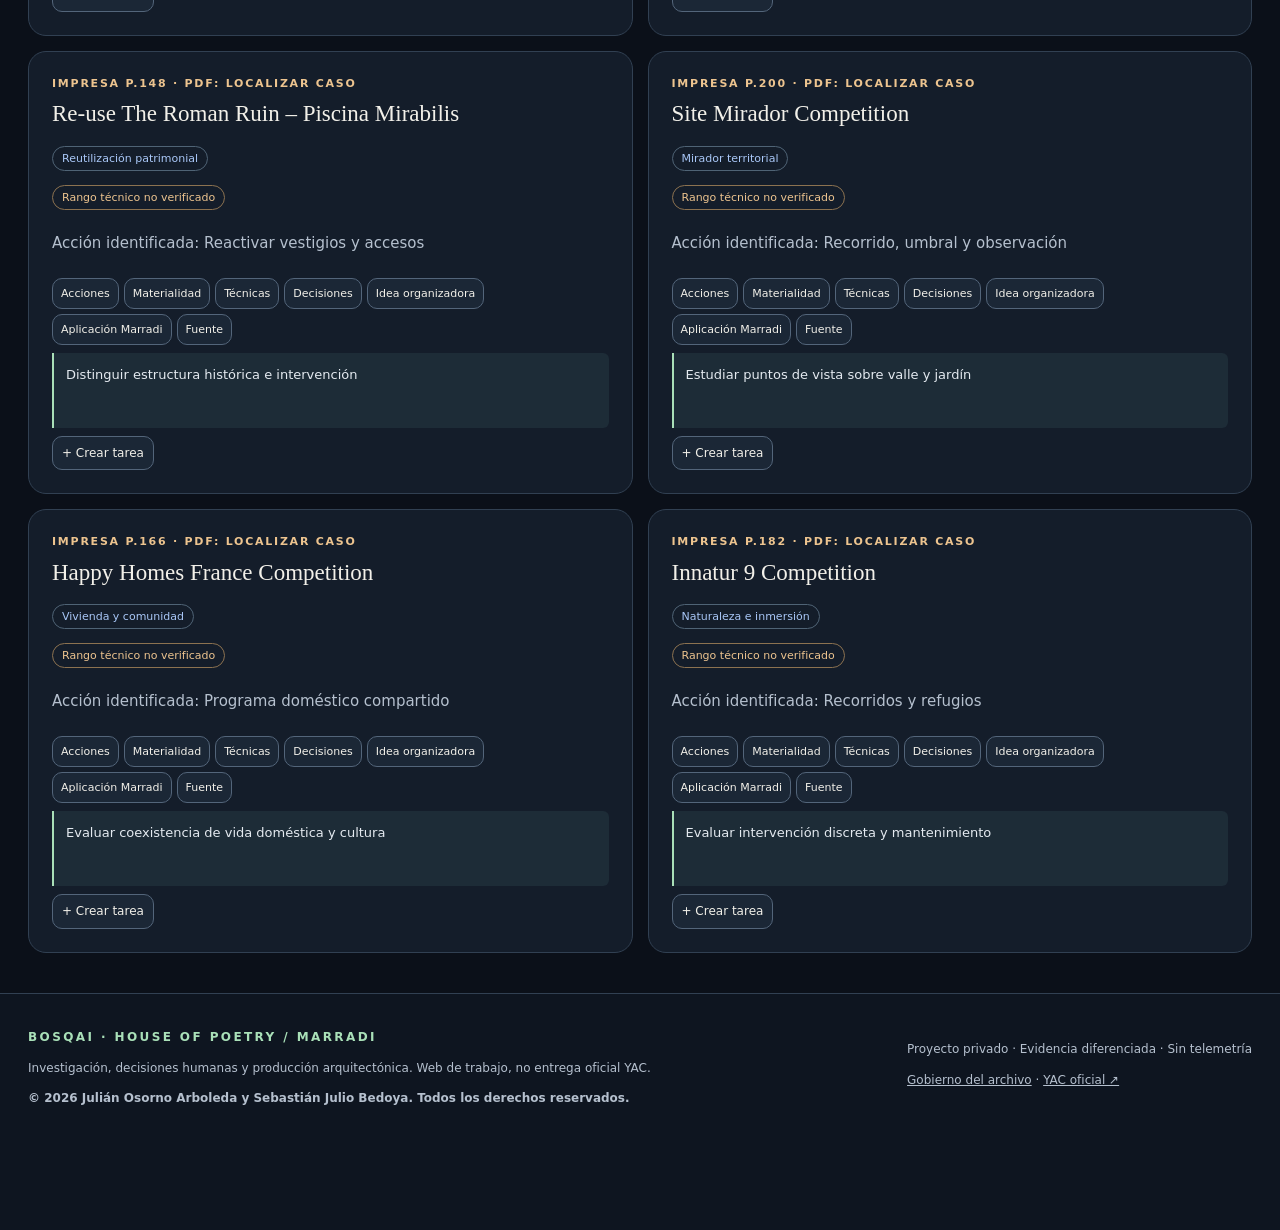
==== commit fbfeee9b: "Wire source chapter reader into responsive BOSQAI site" ====
--- a/biblioteca/acy-2020.html
+++ b/biblioteca/acy-2020.html
@@ -21,8 +21,10 @@
 <div id="toast" role="status" aria-live="polite" class="toast hide"></div>
 <script src="../data.js" defer></script>
 <script src="../deep.js" defer></script>
+<script src="../chapters.js" defer></script>
 <script src="../visual-data.js" defer></script>
 <script src="../app.js" defer></script>
 <script src="../research.js" defer></script>
+<script src="../chapters-view.js" defer></script>
 </body>
 </html>
--- a/research.css
+++ b/research.css
@@ -0,0 +1,32 @@
+/* BOSQAI / research expansion: accessibility, responsive mobile, sourced PDF thumbnails */
+.visual-grid{display:grid;grid-template-columns:repeat(5,minmax(0,1fr));gap:12px}
+.pdf-figure{margin:0;padding:9px;background:#172232;border:1px solid #33465a;border-radius:13px;min-width:0}
+.pdf-sprite{aspect-ratio:1.702;max-width:100%;background-size:400% 400%;background-repeat:no-repeat;background-color:#dedbd2;border-radius:7px}
+.pdf-figure figcaption{padding:8px 0 2px;display:grid;gap:2px;line-height:1.3}
+.pdf-figure figcaption strong{font:normal 15px/1.35 Georgia,serif;color:#f3eddf}
+.pdf-figure figcaption small{color:#b0c1d1;font-size:11px}
+.criterion-grid{display:grid;grid-template-columns:repeat(4,minmax(0,1fr));gap:12px}
+.criterion{background:#151f2d;border:1px solid #3a4b60;padding:17px;border-radius:14px;display:flex;flex-direction:column;align-items:flex-start;gap:8px;min-width:0}
+.criterion strong{font:normal 19px Georgia,serif}
+.criterion small{color:#edc48f;letter-spacing:.08em}
+.criterion p{color:#bfccd8;font-size:13px;flex:1;margin:0}
+.criterion .btn{margin-top:auto}
+.source-grid{display:grid;grid-template-columns:repeat(3,minmax(0,1fr));gap:13px}
+.source-card{display:flex;flex-direction:column;gap:9px}
+.source-card h3{font:normal 20px Georgia,serif;overflow-wrap:anywhere}
+.source-card p{flex:1;font-size:13px}
+.source-card .pillbar{display:flex;flex-wrap:wrap;gap:4px;margin-top:12px}
+.source-answer{margin-top:8px}
+.source-answer .notice p{font-size:13px}
+.deep-acy{scroll-margin-top:100px}
+.case-deep-grid{display:grid;grid-template-columns:repeat(2,minmax(0,1fr));gap:15px}
+.case-deep{display:flex;flex-direction:column;gap:8px}
+.case-deep h3{font:normal 23px/1.2 Georgia,serif}
+.case-deep .tag{align-self:flex-start}
+.case-deep .case-buttons{display:flex;flex-wrap:wrap;gap:5px}
+.case-deep .case-buttons .btn{font-size:11px;min-height:31px;padding:4px 8px}
+.lens-answer{border-left:2px solid #a9e0b8;background:#1d2c37;border-radius:0 6px 6px 0;padding:12px;font-size:13px;min-height:75px;color:#e4eaf0}
+.case-deep>.research-task{align-self:start}
+@media(max-width:1150px){.visual-grid{grid-template-columns:repeat(4,minmax(0,1fr))}.criterion-grid{grid-template-columns:repeat(3,minmax(0,1fr))}}
+@media(max-width:800px){.visual-grid{grid-template-columns:repeat(3,minmax(0,1fr))}.source-grid{grid-template-columns:repeat(2,minmax(0,1fr))}.criterion-grid{grid-template-columns:repeat(2,minmax(0,1fr))}.case-deep-grid{grid-template-columns:1fr}}
+@media(max-width:520px){.visual-grid{grid-template-columns:repeat(2,minmax(0,1fr));gap:8px}.pdf-figure{padding:5px}.pdf-figure figcaption strong{font-size:13px}.pdf-figure figcaption small{font-size:10px}.criterion-grid,.source-grid{grid-template-columns:1fr}.criterion{padding:16px}.case-deep{padding:16px}.deep-acy .toolbar{display:grid;grid-template-columns:1fr}.deep-acy .toolbar .field{max-width:none!important}}
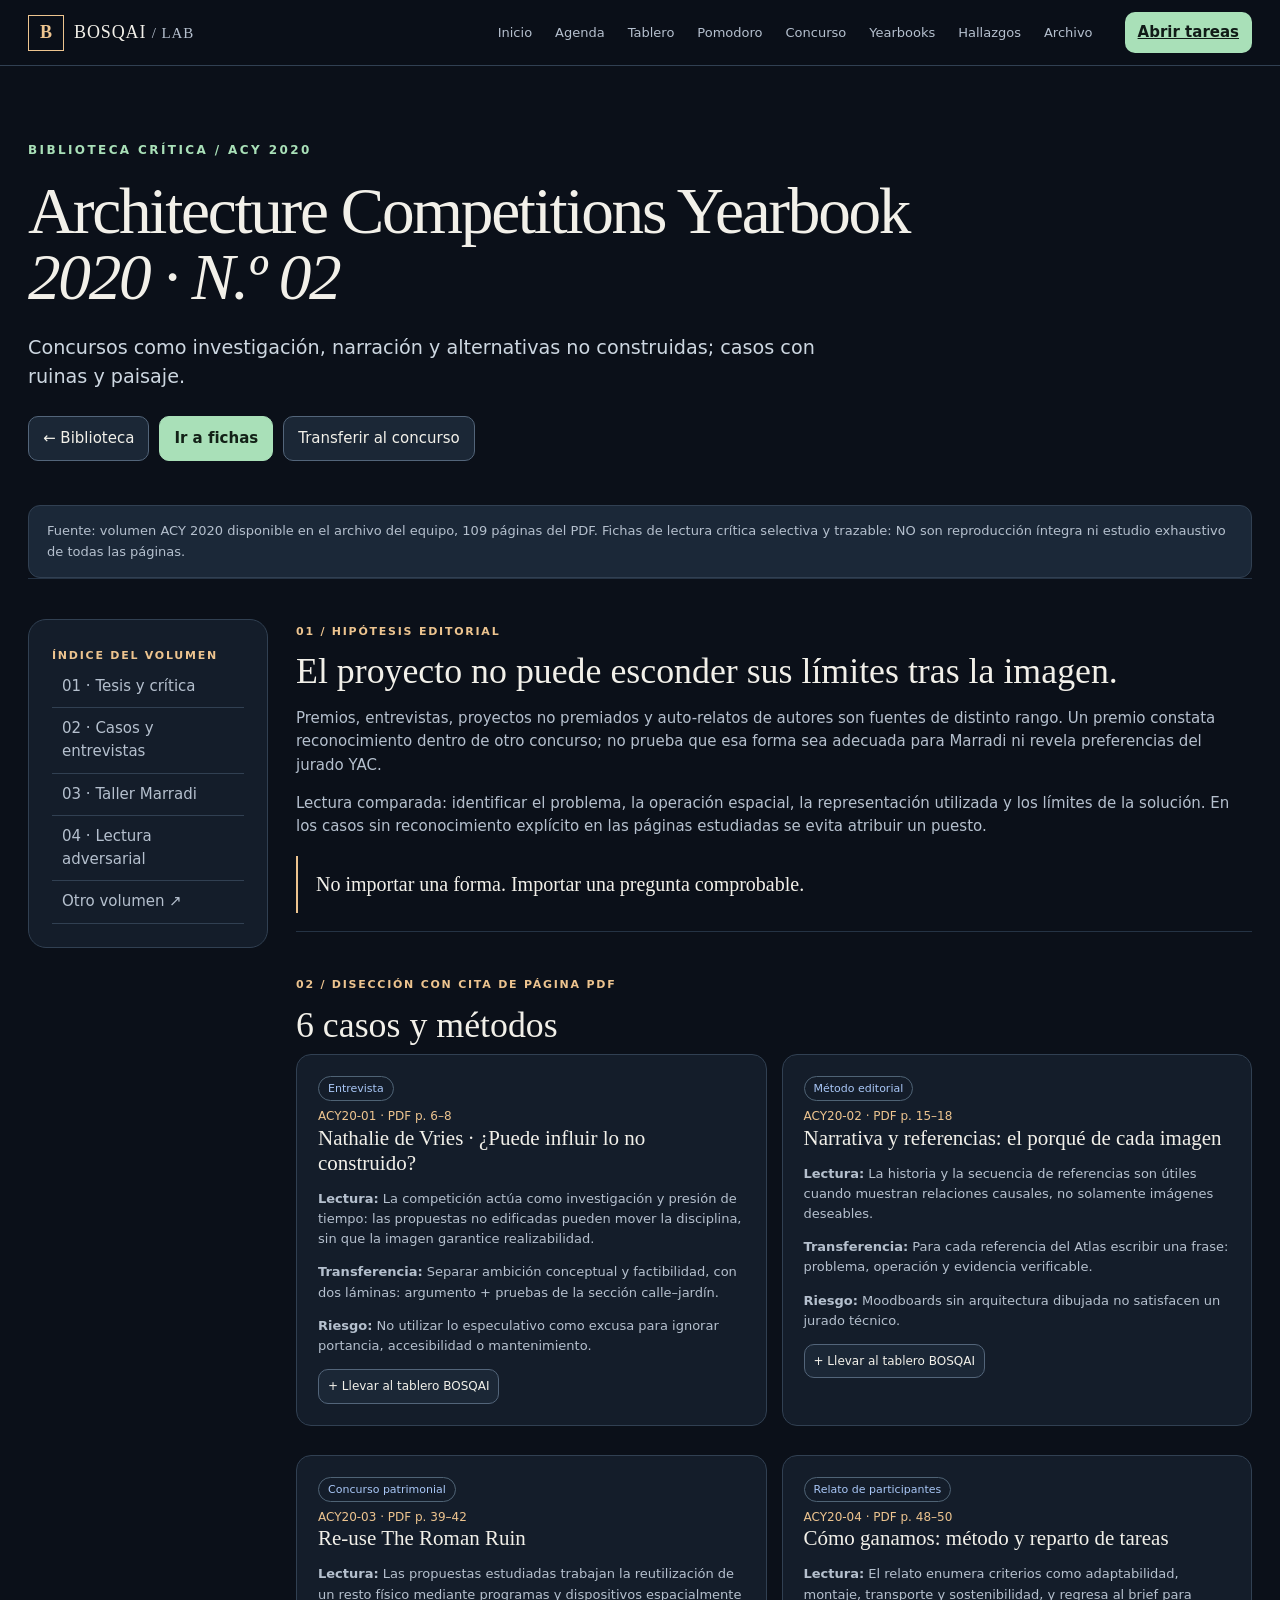
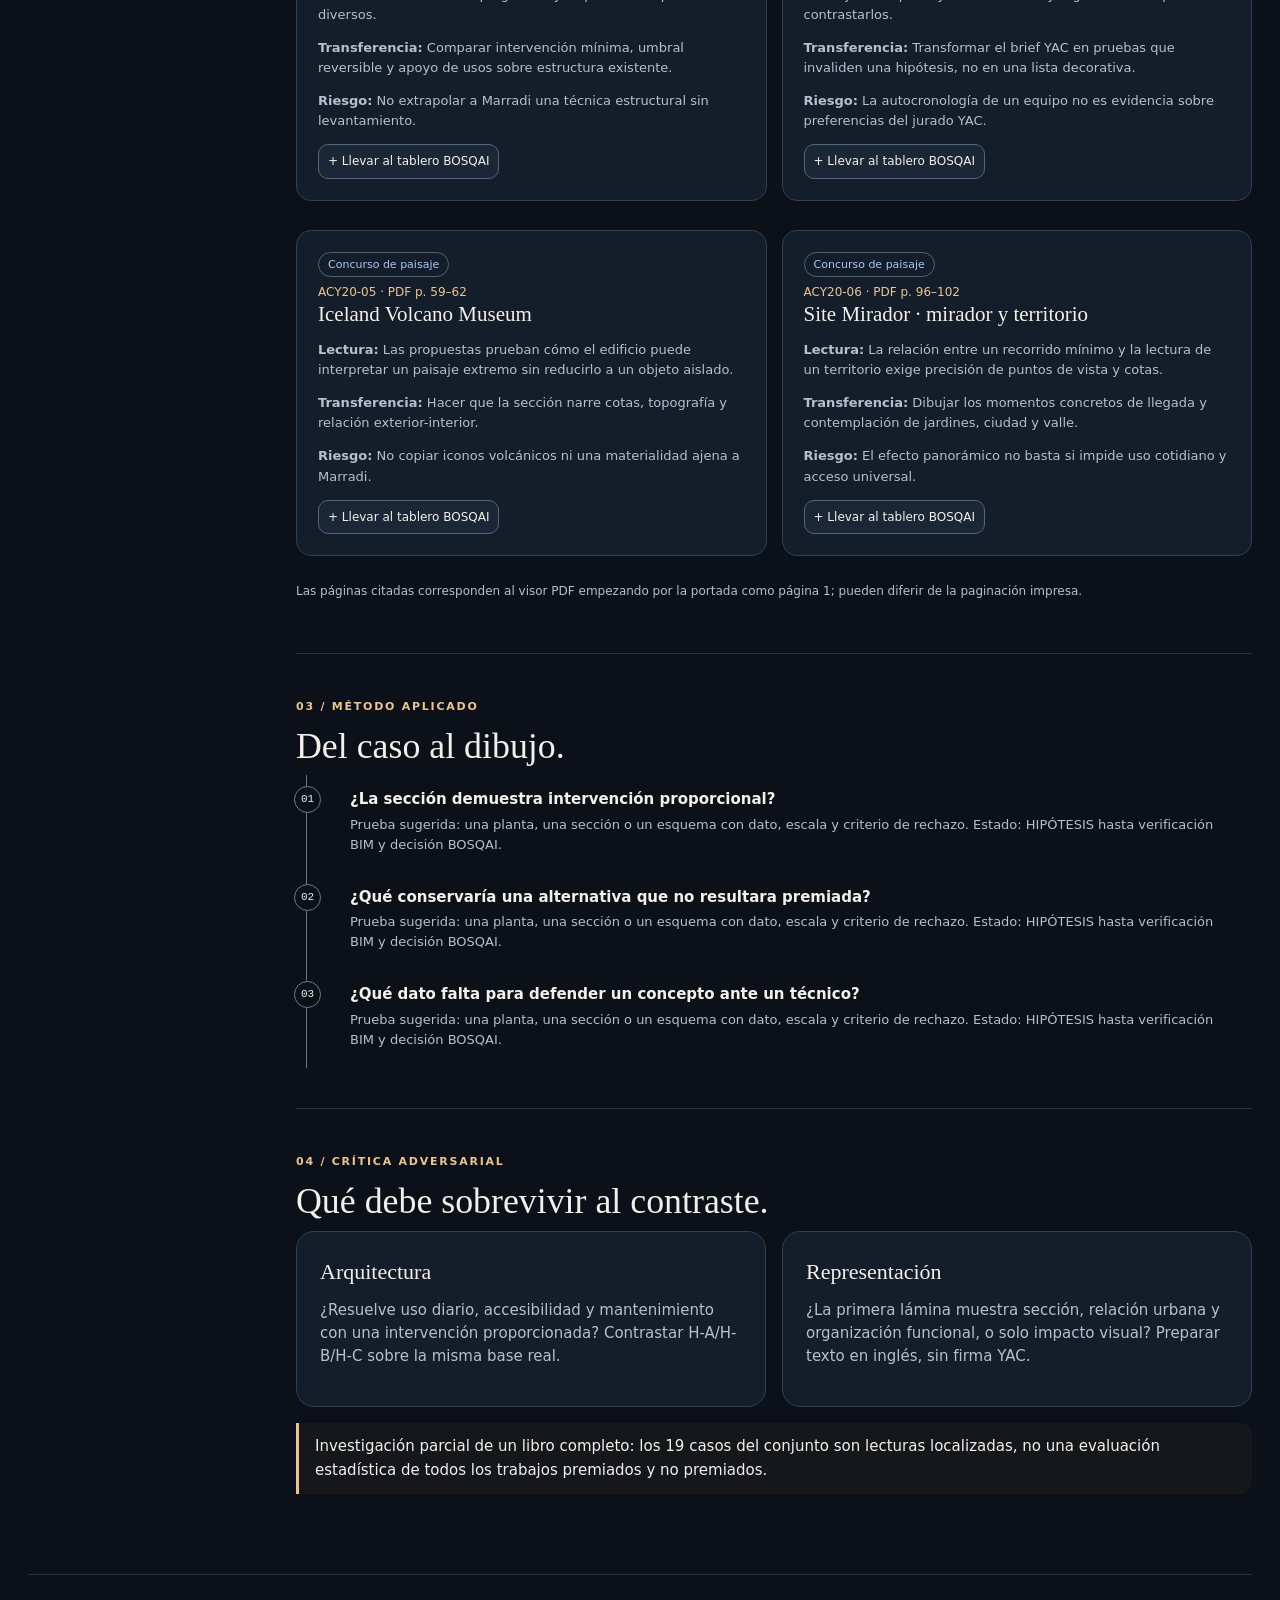
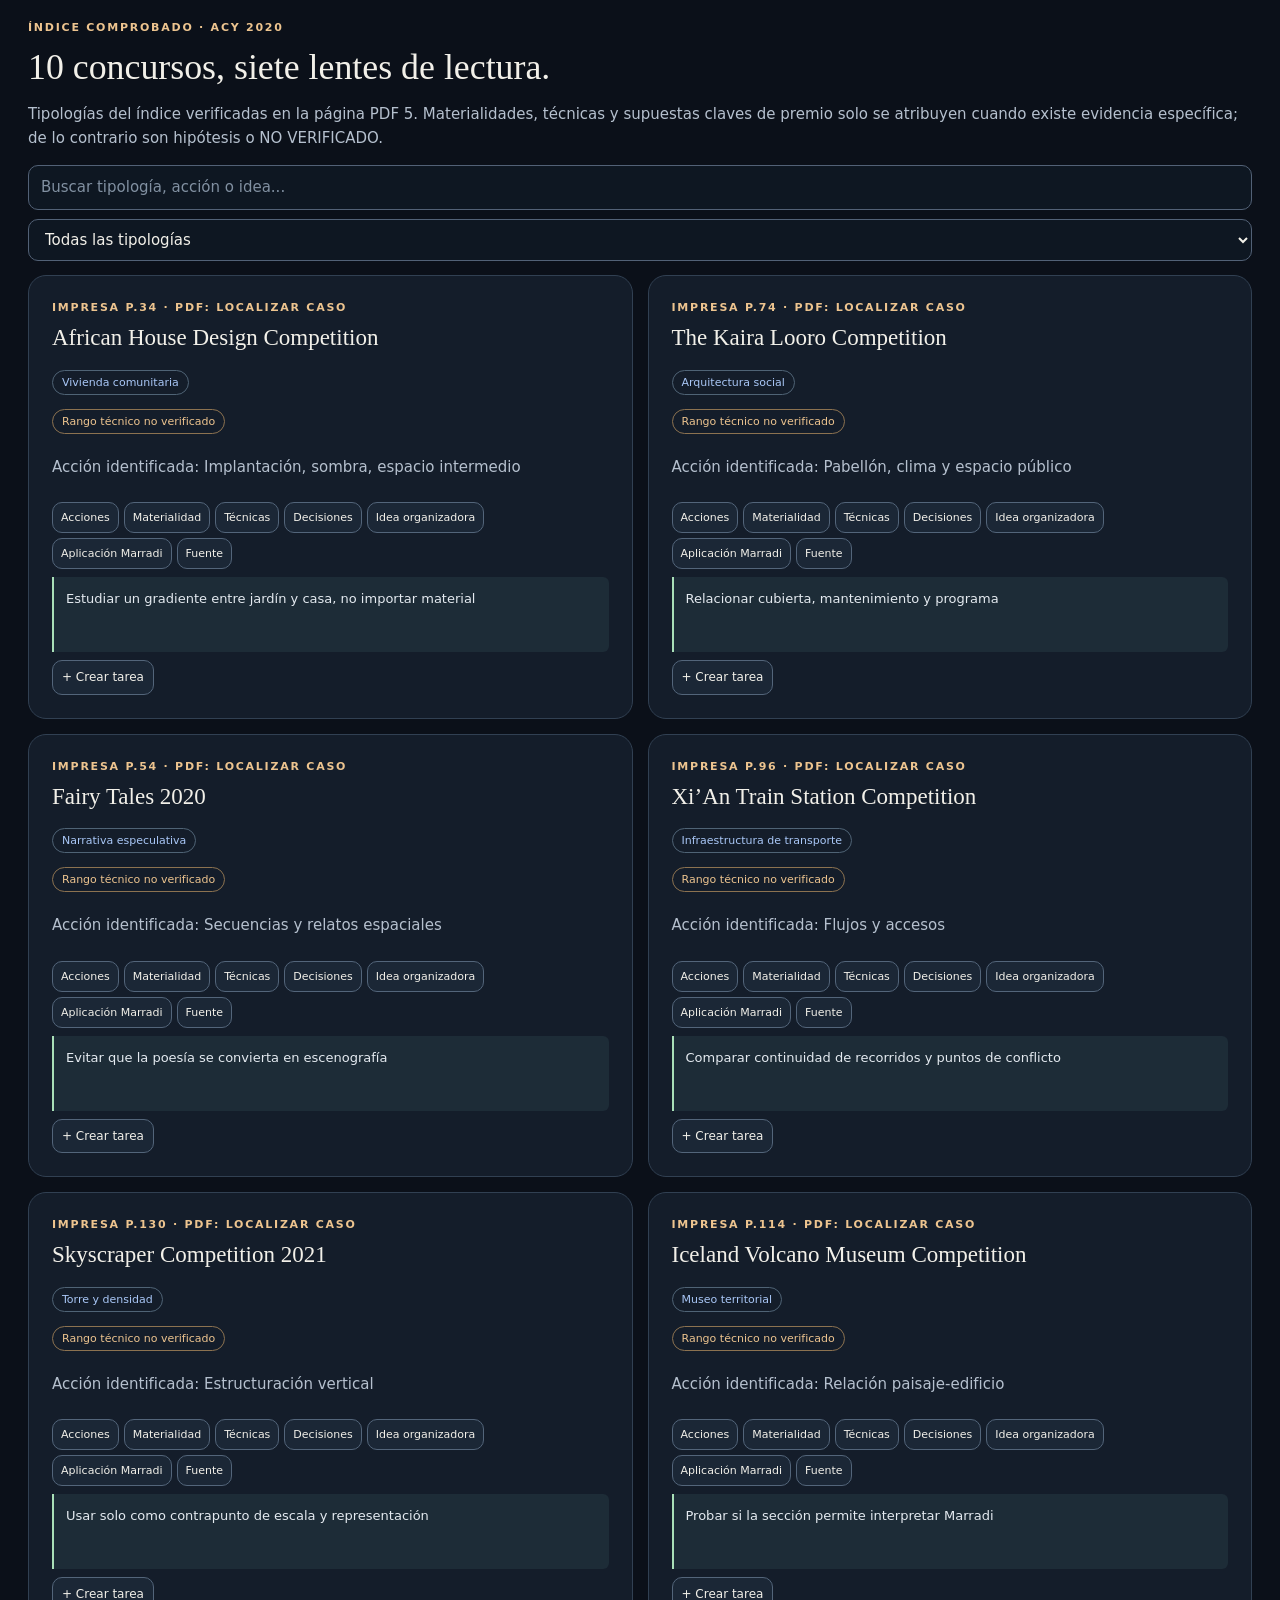
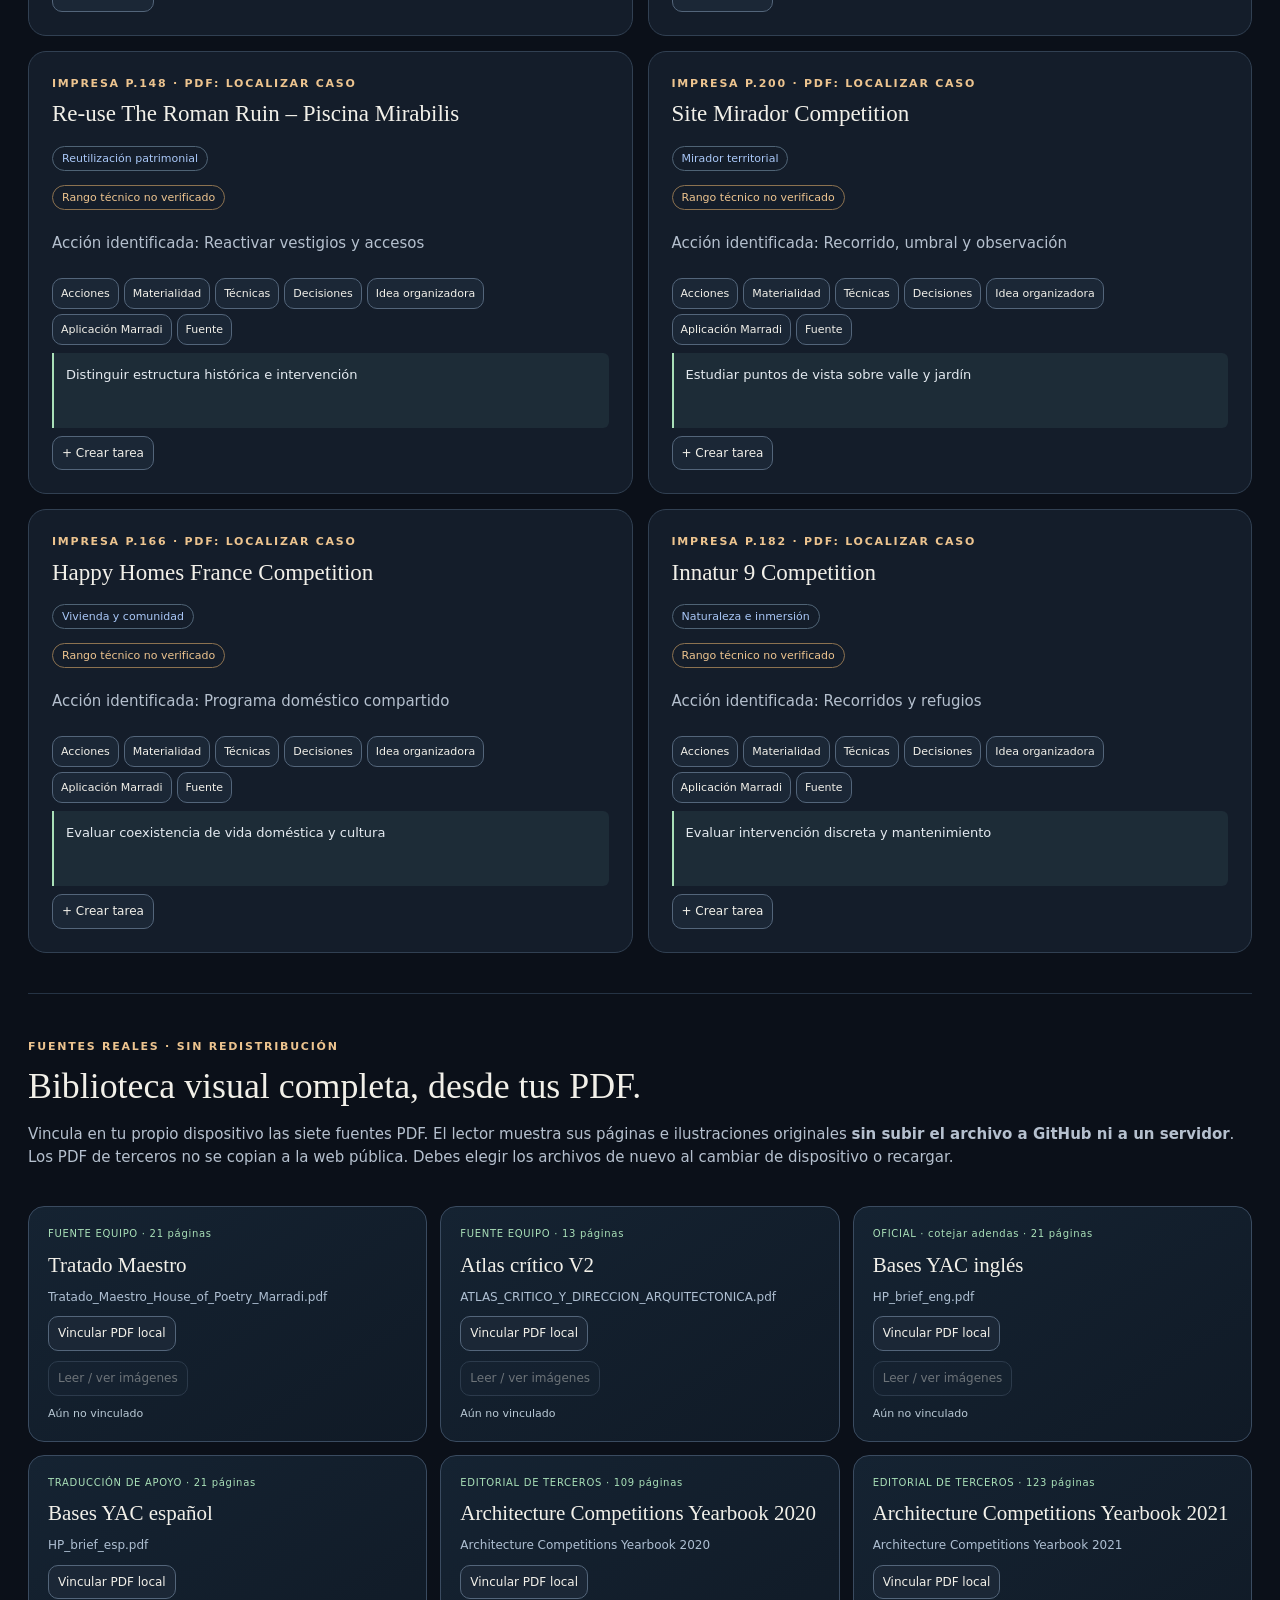
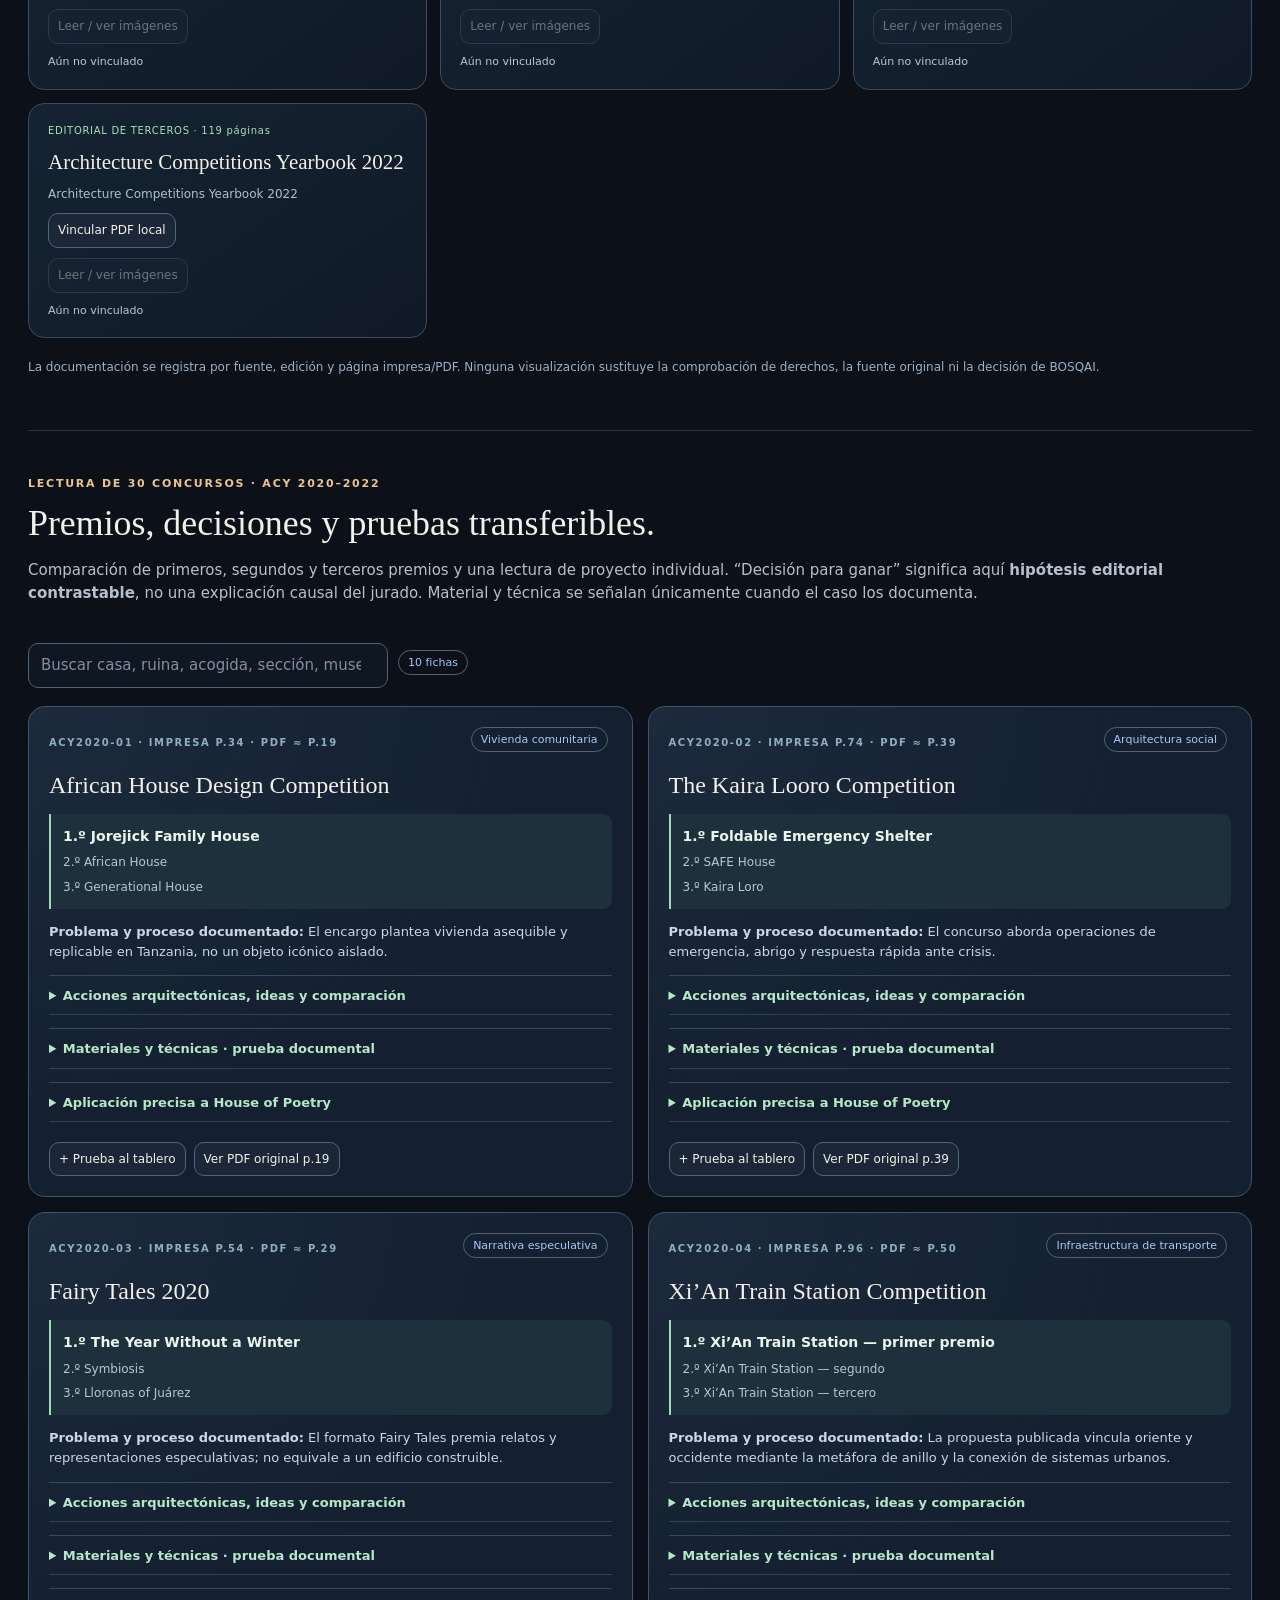
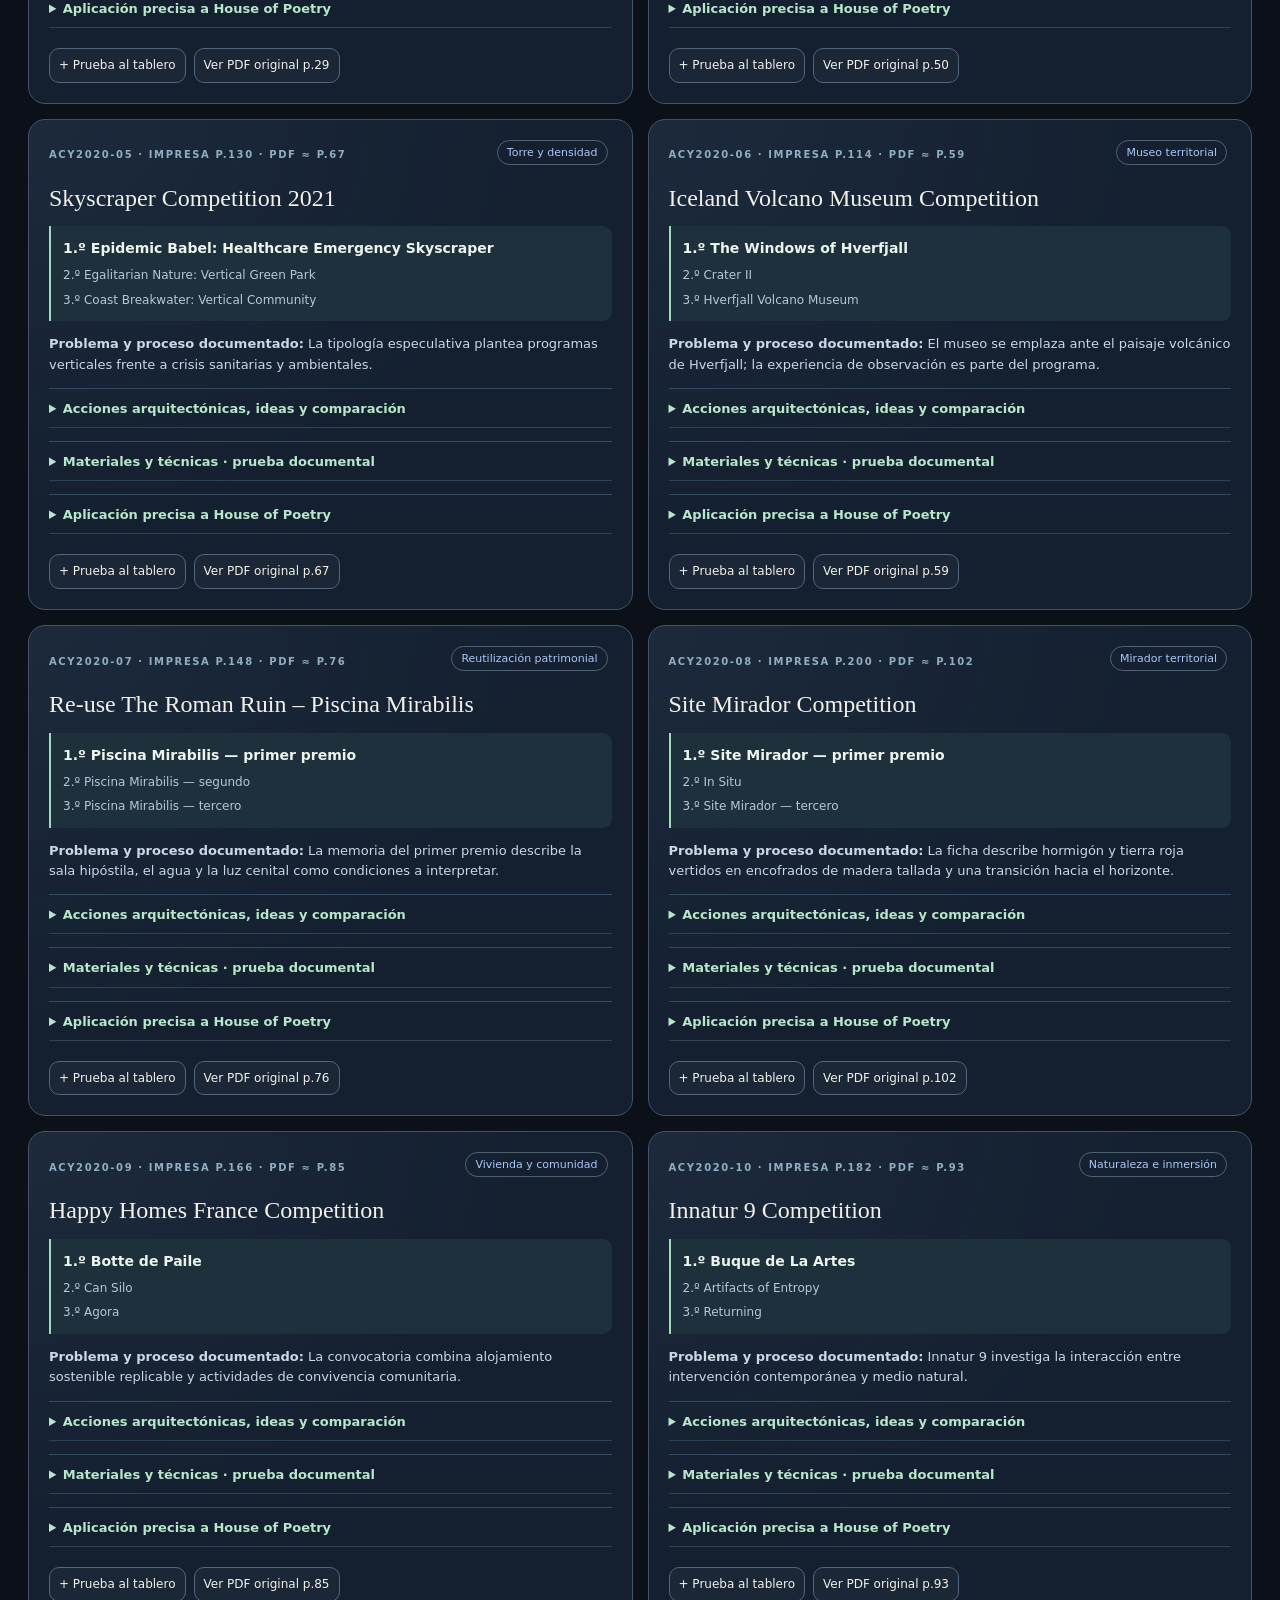
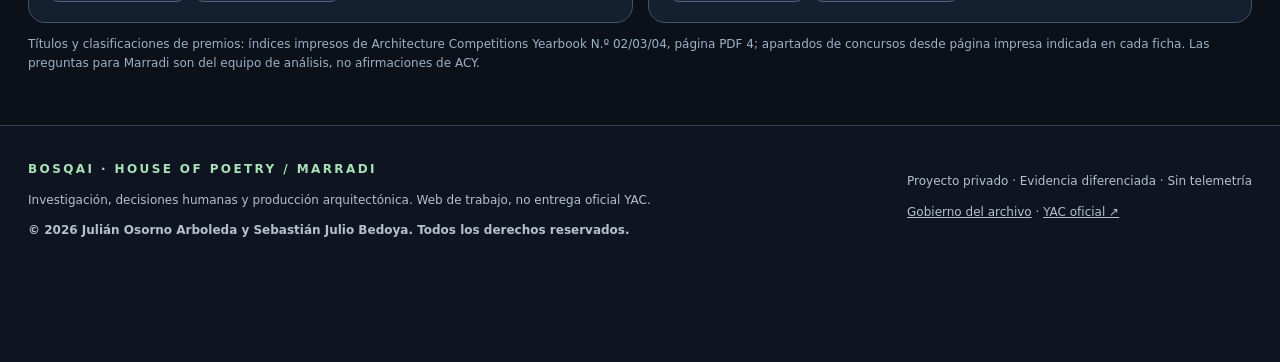
==== commit b50f84ab: "integrate: DOSSIER PRO in biblioteca/acy-2020.html" ====
--- a/biblioteca/acy-2020.html
+++ b/biblioteca/acy-2020.html
@@ -11,6 +11,7 @@
 <link rel="manifest" href="../manifest.webmanifest">
 <link rel="stylesheet" href="../style.css">
 <link rel="stylesheet" href="../research.css">
+<link rel="stylesheet" href="../dossier-pro.css">
 </head>
 <body data-book="2020" data-base="../">
 <a class="sr" href="#root">Ir al contenido</a>
@@ -26,5 +27,7 @@
 <script src="../app.js" defer></script>
 <script src="../research.js" defer></script>
 <script src="../chapters-view.js" defer></script>
+<script src="../compare.js" defer></script>
+<script src="../dossier-pro.js" defer></script>
 </body>
 </html>
--- a/research.css
+++ b/research.css
@@ -30,3 +30,7 @@
 @media(max-width:1150px){.visual-grid{grid-template-columns:repeat(4,minmax(0,1fr))}.criterion-grid{grid-template-columns:repeat(3,minmax(0,1fr))}}
 @media(max-width:800px){.visual-grid{grid-template-columns:repeat(3,minmax(0,1fr))}.source-grid{grid-template-columns:repeat(2,minmax(0,1fr))}.criterion-grid{grid-template-columns:repeat(2,minmax(0,1fr))}.case-deep-grid{grid-template-columns:1fr}}
 @media(max-width:520px){.visual-grid{grid-template-columns:repeat(2,minmax(0,1fr));gap:8px}.pdf-figure{padding:5px}.pdf-figure figcaption strong{font-size:13px}.pdf-figure figcaption small{font-size:10px}.criterion-grid,.source-grid{grid-template-columns:1fr}.criterion{padding:16px}.case-deep{padding:16px}.deep-acy .toolbar{display:grid;grid-template-columns:1fr}.deep-acy .toolbar .field{max-width:none!important}}
+
+.chapter-grid{display:grid;grid-template-columns:repeat(3,minmax(0,1fr));gap:12px}.chapter-card{display:flex;flex-direction:column;align-items:flex-start;gap:8px;background:#152132;border:1px solid #3b4e61;border-radius:14px;padding:19px;min-width:0}.chapter-card h3{font:normal 23px/1.25 Georgia,serif;margin:0}.chapter-card p{font-size:13px;color:#c3cfdb;margin:4px 0}.chapter-card small{margin-top:auto}.chapter-card button{margin-top:10px}@media(max-width:930px){.chapter-grid{grid-template-columns:repeat(2,minmax(0,1fr))}}@media(max-width:560px){.chapter-grid{grid-template-columns:1fr}}
+
+.matrix-overflow{overflow-x:auto;border-radius:14px;border:1px solid #3b4e61}.matrix-table{border-collapse:collapse;min-width:610px;width:100%;background:#121d2b}.matrix-table th,.matrix-table td{padding:13px;border-bottom:1px solid #3b4e61;text-align:left}.matrix-table th{color:#a9e0b8;font-size:13px}.matrix-table td:first-child{width:42%}.matrix-table td small{display:block;color:#b4c4d1;font-size:11px}.matrix-table .field{font-size:12px;padding:9px 7px}.matrix-table tr:last-child td{border-bottom:0}.matrix-table tr:nth-child(even){background:#172332}@media(max-width:520px){.matrix-table{min-width:620px}}
--- a/dossier-pro.css
+++ b/dossier-pro.css
@@ -0,0 +1,40 @@
+
+/* BOSQAI · Dossier de ganadores y lector local de PDFs. Sin recursos externos. */
+.pro-sources,.pro-dossier{scroll-margin-top:100px}
+.pro-source-grid{display:grid;grid-template-columns:repeat(3,minmax(0,1fr));gap:13px;margin:20px 0}
+.pro-source{min-width:0;border:1px solid #3a4b60;background:linear-gradient(145deg,#152332,#101a26);border-radius:16px;padding:19px;display:flex;flex-direction:column;gap:10px}
+.pro-source small{font-size:10px;color:#a9e0b8;letter-spacing:.07em}
+.pro-source h3{font:normal 21px/1.25 Georgia,serif;margin:0;overflow-wrap:anywhere}
+.pro-source .pro-file{color:#aebfd2;overflow-wrap:anywhere;flex:1;margin:0;font-size:12px}
+.pro-source .btn{align-self:flex-start}
+.pro-source .pro-status{font-size:11px;color:#b9c9d5;line-height:1.45;overflow-wrap:anywhere}
+.pro-source .pro-open:disabled{opacity:.4;cursor:not-allowed}
+.pro-pdf-viewer[hidden]{display:none}
+.pro-pdf-viewer{padding:13px;border:1px solid #47637a;background:#101b2a;border-radius:15px;margin:22px 0}
+.pro-view-bar{display:flex;align-items:center;flex-wrap:wrap;gap:10px;margin:0 0 12px}
+.pro-view-bar strong{flex:1;min-width:170px}
+.pro-view-bar label{font-size:12px;color:#bad2e1;display:flex;align-items:center;gap:6px}
+#pro-iframe{width:100%;height:min(75vh,820px);background:#f0f0f0;border:0;border-radius:9px}
+.pro-controls{display:flex;gap:10px;flex-wrap:wrap;align-items:center;margin:18px 0}
+.pro-controls>.field{max-width:360px;min-width:170px}
+.pro-controls>#pro-search{flex:1}
+.pro-case-grid{display:grid;grid-template-columns:repeat(2,minmax(0,1fr));gap:15px;align-items:stretch}
+.pro-case{border:1px solid #40546a;background:radial-gradient(ellipse at top left,rgba(84,109,141,.13),transparent 60%),#142030;padding:20px;border-radius:17px;display:flex;flex-direction:column;gap:13px;min-width:0}
+.pro-case-top{display:flex;justify-content:space-between;align-items:center;flex-wrap:wrap;gap:9px}
+.pro-case .caps{color:#8faec4;font-size:10px}
+.pro-case h3{font:normal 24px/1.24 Georgia,serif;margin:0;overflow-wrap:anywhere}
+.pro-case>p,.pro-case details p{color:#cbd7e3;line-height:1.56;font-size:13px;margin:0}
+.pro-prizes{border-left:2px solid #9edcb7;background:#1e303b;border-radius:0 9px 9px 0;padding:12px;display:flex;flex-direction:column;gap:6px;font-size:12px}
+.pro-prizes strong{font-size:14px;color:#ebf5ec}
+.pro-prizes span{color:#b6c7d5}
+.pro-case details{border-top:1px solid #334a60;padding-top:11px}
+.pro-case details summary{cursor:pointer;font-size:13px;color:#b6e7c8;font-weight:650;line-height:1.4}
+.pro-case details[open]{padding-bottom:6px}
+.pro-case details[open] summary{margin-bottom:11px}
+.pro-case details p+p{margin-top:9px}
+.pro-actions{margin-top:auto;display:flex;flex-wrap:wrap;gap:8px;padding-top:7px}
+.pro-sources .tiny,.pro-dossier .tiny{color:#9db1c6;line-height:1.6}
+@media(max-width:1060px){.pro-source-grid{grid-template-columns:repeat(2,minmax(0,1fr))}}
+@media(max-width:820px){.pro-case-grid{grid-template-columns:1fr}.pro-source-grid{grid-template-columns:repeat(2,minmax(0,1fr))}}
+@media(max-width:560px){.pro-source-grid{grid-template-columns:1fr}.pro-source{padding:16px}.pro-controls{display:grid;grid-template-columns:1fr}.pro-controls>.field{max-width:none;width:100%}.pro-case{padding:16px}.pro-case h3{font-size:21px}.pro-view-bar{display:grid;grid-template-columns:1fr 1fr}.pro-view-bar strong{grid-column:1/-1}.pro-view-bar label{grid-column:1/-1}#pro-iframe{height:68vh}}
+@media(prefers-reduced-motion:reduce){.pro-source,.pro-case{scroll-behavior:auto}}
